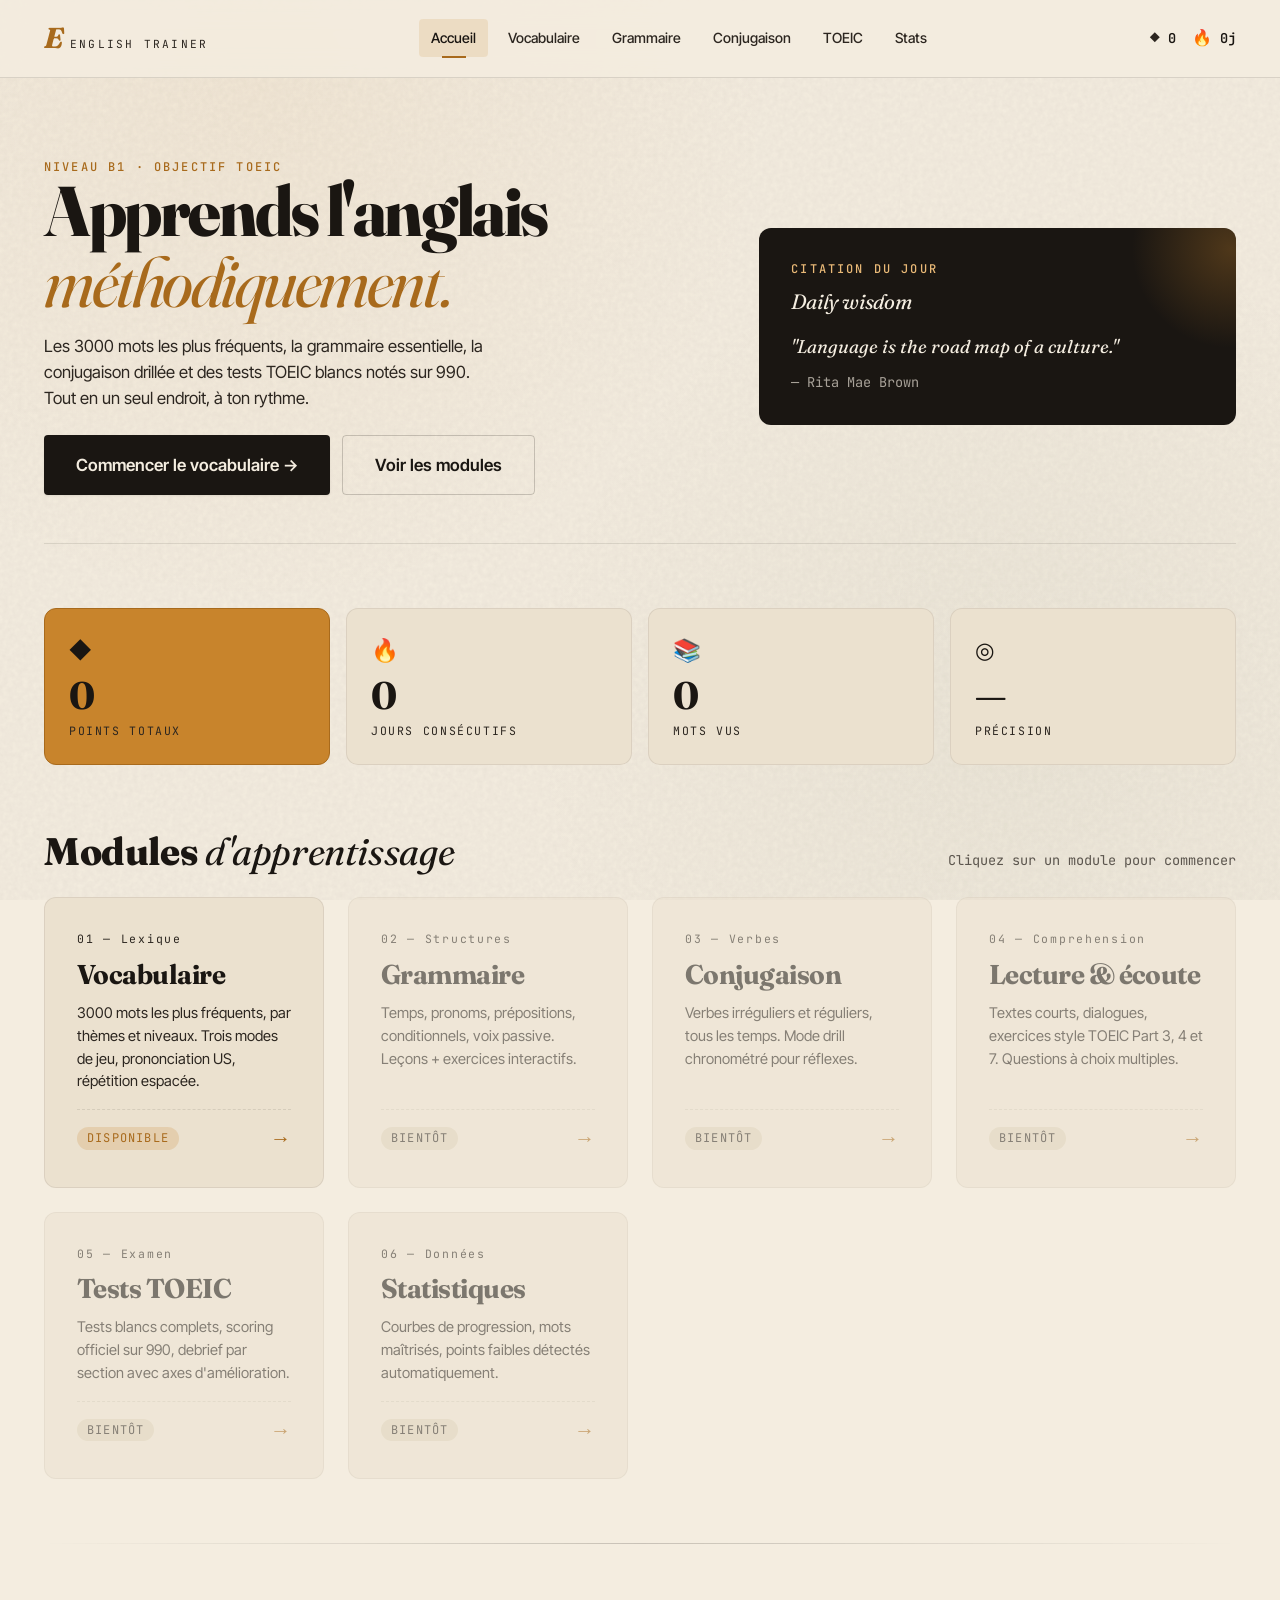
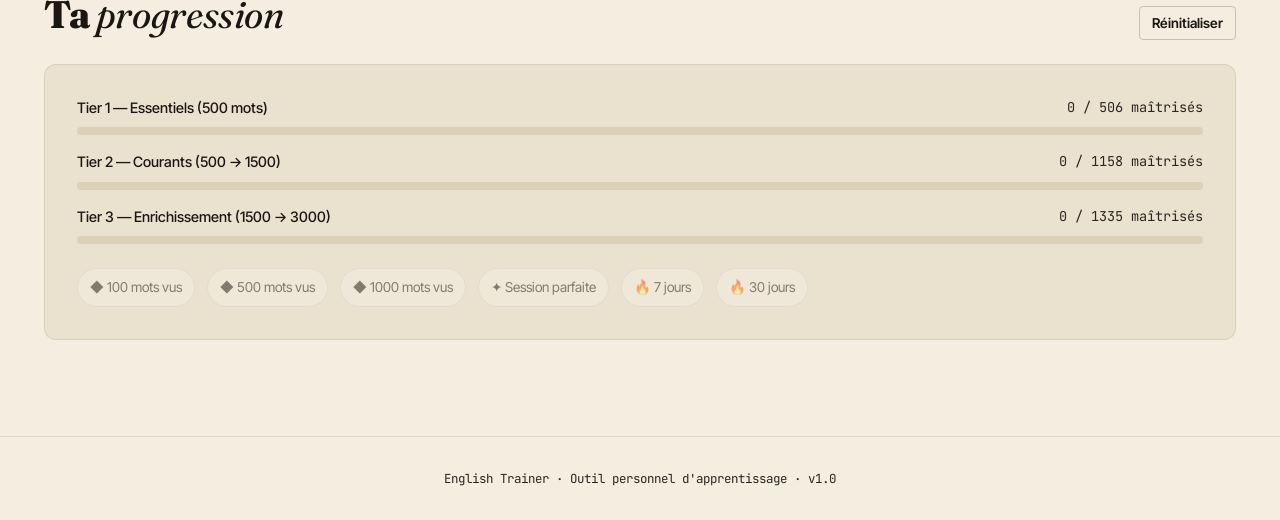
==== index.html @ 07bef75a "Vocabulaire" ====
<!DOCTYPE html>
<html lang="fr">
<head>
  <meta charset="UTF-8" />
  <meta name="viewport" content="width=device-width, initial-scale=1.0" />
  <title>English Trainer — Accueil</title>
  <link rel="stylesheet" href="styles/main.css" />
  <link rel="stylesheet" href="styles/home.css" />
</head>
<body>
  <div class="app">
    <div id="topbar-slot"></div>

    <main>
      <div class="container">

        <!-- HERO -->
        <section class="hero">
          <div class="anim-fade-up" style="animation-delay: 0.05s">
            <div class="eyebrow">Niveau B1 · Objectif TOEIC</div>
            <h1 class="hero-headline">
              Apprends l'anglais<br />
              <em>méthodiquement.</em>
            </h1>
            <p class="hero-sub">
              Les 3000 mots les plus fréquents, la grammaire essentielle,
              la conjugaison drillée et des tests TOEIC blancs notés sur 990.
              Tout en un seul endroit, à ton rythme.
            </p>
            <div class="hero-cta">
              <a href="vocabulary.html" class="btn btn-primary btn-lg">
                Commencer le vocabulaire →
              </a>
              <a href="#modules" class="btn btn-ghost btn-lg">Voir les modules</a>
            </div>
          </div>

          <div class="hero-card anim-fade-up" style="animation-delay: 0.2s">
            <div class="eyebrow">Citation du jour</div>
            <h3>Daily wisdom</h3>
            <p class="daily-quote" id="daily-quote">"The limits of my language mean the limits of my world."</p>
            <p class="daily-trans" id="daily-trans">— Ludwig Wittgenstein</p>
          </div>
        </section>

        <!-- STATS -->
        <section class="stats-grid anim-fade-up" style="animation-delay: 0.3s">
          <div class="stat-card accent">
            <div class="stat-icon">◆</div>
            <div class="stat-value" id="stat-points">0</div>
            <div class="stat-label">Points totaux</div>
          </div>
          <div class="stat-card">
            <div class="stat-icon">🔥</div>
            <div class="stat-value" id="stat-streak">0</div>
            <div class="stat-label">Jours consécutifs</div>
          </div>
          <div class="stat-card">
            <div class="stat-icon">📚</div>
            <div class="stat-value" id="stat-vocab">0</div>
            <div class="stat-label">Mots vus</div>
          </div>
          <div class="stat-card">
            <div class="stat-icon">◎</div>
            <div class="stat-value" id="stat-accuracy">—</div>
            <div class="stat-label">Précision</div>
          </div>
        </section>

        <!-- MODULES -->
        <section id="modules">
          <div class="section-head">
            <h2><strong>Modules</strong> d'apprentissage</h2>
            <span class="muted mono" style="font-size: 0.85rem">Cliquez sur un module pour commencer</span>
          </div>

          <div class="modules-grid">

            <a href="vocabulary.html" class="module-card">
              <div class="module-num">01 — Lexique</div>
              <h3 class="module-title">Vocabulaire</h3>
              <p class="module-desc">3000 mots les plus fréquents, par thèmes et niveaux. Trois modes de jeu, prononciation US, répétition espacée.</p>
              <div class="module-foot">
                <span><span class="pill pill-amber">Disponible</span></span>
                <span class="module-arrow">→</span>
              </div>
            </a>

            <a href="#" class="module-card disabled" onclick="return false">
              <div class="module-num">02 — Structures</div>
              <h3 class="module-title">Grammaire</h3>
              <p class="module-desc">Temps, pronoms, prépositions, conditionnels, voix passive. Leçons + exercices interactifs.</p>
              <div class="module-foot">
                <span><span class="pill">Bientôt</span></span>
                <span class="module-arrow">→</span>
              </div>
            </a>

            <a href="#" class="module-card disabled" onclick="return false">
              <div class="module-num">03 — Verbes</div>
              <h3 class="module-title">Conjugaison</h3>
              <p class="module-desc">Verbes irréguliers et réguliers, tous les temps. Mode drill chronométré pour réflexes.</p>
              <div class="module-foot">
                <span><span class="pill">Bientôt</span></span>
                <span class="module-arrow">→</span>
              </div>
            </a>

            <a href="#" class="module-card disabled" onclick="return false">
              <div class="module-num">04 — Comprehension</div>
              <h3 class="module-title">Lecture & écoute</h3>
              <p class="module-desc">Textes courts, dialogues, exercices style TOEIC Part 3, 4 et 7. Questions à choix multiples.</p>
              <div class="module-foot">
                <span><span class="pill">Bientôt</span></span>
                <span class="module-arrow">→</span>
              </div>
            </a>

            <a href="#" class="module-card disabled" onclick="return false">
              <div class="module-num">05 — Examen</div>
              <h3 class="module-title">Tests TOEIC</h3>
              <p class="module-desc">Tests blancs complets, scoring officiel sur 990, debrief par section avec axes d'amélioration.</p>
              <div class="module-foot">
                <span><span class="pill">Bientôt</span></span>
                <span class="module-arrow">→</span>
              </div>
            </a>

            <a href="#" class="module-card disabled" onclick="return false">
              <div class="module-num">06 — Données</div>
              <h3 class="module-title">Statistiques</h3>
              <p class="module-desc">Courbes de progression, mots maîtrisés, points faibles détectés automatiquement.</p>
              <div class="module-foot">
                <span><span class="pill">Bientôt</span></span>
                <span class="module-arrow">→</span>
              </div>
            </a>

          </div>
        </section>

        <div class="divider"></div>

        <!-- PROGRESSION -->
        <section>
          <div class="section-head">
            <h2><strong>Ta</strong> progression</h2>
            <button id="reset-btn" class="btn btn-ghost btn-sm">Réinitialiser</button>
          </div>

          <div class="progress-block">
            <div class="progress-bars">
              <div class="pbar-item">
                <span class="pbar-label">Tier 1 — Essentiels (500 mots)</span>
                <span class="pbar-num" id="pbar-1-num">0 / 0</span>
                <div class="pbar-track"><div class="pbar-fill" id="pbar-1"></div></div>
              </div>
              <div class="pbar-item">
                <span class="pbar-label">Tier 2 — Courants (500 → 1500)</span>
                <span class="pbar-num" id="pbar-2-num">0 / 0</span>
                <div class="pbar-track"><div class="pbar-fill" id="pbar-2"></div></div>
              </div>
              <div class="pbar-item">
                <span class="pbar-label">Tier 3 — Enrichissement (1500 → 3000)</span>
                <span class="pbar-num" id="pbar-3-num">0 / 0</span>
                <div class="pbar-track"><div class="pbar-fill" id="pbar-3"></div></div>
              </div>
            </div>

            <div class="badges-row" id="badges-row"></div>
          </div>
        </section>

      </div>
    </main>

    <div id="footer-slot"></div>
  </div>

  <!-- Scripts -->
  <script src="data/vocab.js"></script>
  <script src="scripts/storage.js"></script>
  <script src="scripts/shared.js"></script>
  <script>
    // Init
    Storage.load();
    Shared.renderTopbar('home');
    Shared.renderFooter();

    // Stats
    const st = Storage.state;
    document.getElementById('stat-points').textContent = Shared.formatNum(st.points);
    document.getElementById('stat-streak').textContent = st.streak.current;
    document.getElementById('stat-vocab').textContent = Object.keys(st.vocab.cards).length;
    const acc = st.totals.answersGiven
      ? Math.round((st.totals.answersCorrect / st.totals.answersGiven) * 100) + '%'
      : '—';
    document.getElementById('stat-accuracy').textContent = acc;

    // Progress bars
    function bar(tier) {
      const ids = VOCAB.filter(w => w.tier === tier).map(w => w.id);
      const s = Storage.getMasteryStats(ids);
      const pct = s.total ? Math.round((s.mastered / s.total) * 100) : 0;
      document.getElementById('pbar-' + tier).style.width = pct + '%';
      document.getElementById('pbar-' + tier + '-num').textContent =
        s.mastered + ' / ' + s.total + ' maîtrisés';
    }
    bar(1); bar(2); bar(3);

    // Badges
    const ALL_BADGES = [
      { id: 'vocab-100', label: '◆ 100 mots vus' },
      { id: 'vocab-500', label: '◆ 500 mots vus' },
      { id: 'vocab-1000', label: '◆ 1000 mots vus' },
      { id: 'perfect-session', label: '✦ Session parfaite' },
      { id: 'streak-7', label: '🔥 7 jours' },
      { id: 'streak-30', label: '🔥 30 jours' },
    ];
    const badgesRow = document.getElementById('badges-row');
    badgesRow.innerHTML = ALL_BADGES.map(b => {
      const earned = Storage.hasBadge(b.id);
      return `<span class="badge ${earned ? 'earned' : 'locked'}">${b.label}</span>`;
    }).join('');

    // Daily quote rotation
    const QUOTES = [
      { en: '"The limits of my language mean the limits of my world."', src: '— Ludwig Wittgenstein' },
      { en: '"A different language is a different vision of life."', src: '— Federico Fellini' },
      { en: '"One language sets you in a corridor for life. Two languages open every door along the way."', src: '— Frank Smith' },
      { en: '"Learning another language is not only learning different words, but another way to think about things."', src: '— Flora Lewis' },
      { en: '"The man who does not read has no advantage over the man who cannot read."', src: '— Mark Twain' },
      { en: '"You can never understand one language until you understand at least two."', src: '— Geoffrey Willans' },
      { en: '"Language is the road map of a culture."', src: '— Rita Mae Brown' },
    ];
    const idx = new Date().getDate() % QUOTES.length;
    document.getElementById('daily-quote').textContent = QUOTES[idx].en;
    document.getElementById('daily-trans').textContent = QUOTES[idx].src;

    // Reset
    document.getElementById('reset-btn').addEventListener('click', () => {
      if (confirm('Réinitialiser toute ta progression ? Cette action est définitive.')) {
        Storage.reset();
        location.reload();
      }
    });
  </script>
</body>
</html>
---- styles/main.css ----
/* ============================================================
   ENGLISH TRAINER — Editorial Academic theme
   ============================================================ */

@import url('https://fonts.googleapis.com/css2?family=Fraunces:opsz,wght@9..144,300;9..144,400;9..144,600;9..144,800;9..144,900&family=JetBrains+Mono:wght@400;500;600&family=Inter+Tight:wght@400;500;600;700&display=swap');

:root {
  /* Palette — encre profonde, crème, ambre, vert académique */
  --ink: #1a1612;
  --ink-soft: #2c2620;
  --paper: #f4ede0;
  --paper-warm: #ebe1cf;
  --paper-deep: #ddd0b8;
  --amber: #c8842c;
  --amber-deep: #a86a1c;
  --amber-light: #e9b977;
  --moss: #4a5d3a;
  --moss-deep: #2f3d24;
  --burgundy: #7a2e2e;
  --rose: #c97264;
  --success: #4a7c4e;
  --warning: #c8842c;
  --error: #a83838;

  /* Typo */
  --serif: 'Fraunces', Georgia, serif;
  --sans: 'Inter Tight', system-ui, sans-serif;
  --mono: 'JetBrains Mono', monospace;

  /* Espace */
  --s-1: 4px;
  --s-2: 8px;
  --s-3: 12px;
  --s-4: 16px;
  --s-5: 24px;
  --s-6: 32px;
  --s-7: 48px;
  --s-8: 64px;
  --s-9: 96px;

  /* Layout */
  --max-w: 1240px;
  --radius: 4px;
  --radius-lg: 12px;

  /* Ombres */
  --shadow-sm: 0 1px 2px rgba(26, 22, 18, 0.08);
  --shadow: 0 4px 12px rgba(26, 22, 18, 0.10);
  --shadow-lg: 0 12px 32px rgba(26, 22, 18, 0.14);
}

* {
  box-sizing: border-box;
  margin: 0;
  padding: 0;
}

html { scroll-behavior: smooth; }

body {
  font-family: var(--sans);
  background: var(--paper);
  color: var(--ink);
  line-height: 1.55;
  min-height: 100vh;
  background-image:
    radial-gradient(circle at 20% 10%, rgba(200, 132, 44, 0.06) 0%, transparent 40%),
    radial-gradient(circle at 80% 80%, rgba(74, 93, 58, 0.05) 0%, transparent 40%);
  background-attachment: fixed;
}

/* Grain texture overlay subtil */
body::before {
  content: '';
  position: fixed;
  inset: 0;
  pointer-events: none;
  opacity: 0.4;
  z-index: 1;
  background-image: url("data:image/svg+xml,%3Csvg viewBox='0 0 200 200' xmlns='http://www.w3.org/2000/svg'%3E%3Cfilter id='n'%3E%3CfeTurbulence type='fractalNoise' baseFrequency='0.9' numOctaves='2' stitchTiles='stitch'/%3E%3CfeColorMatrix values='0 0 0 0 0.1 0 0 0 0 0.08 0 0 0 0 0.06 0 0 0 0.15 0'/%3E%3C/filter%3E%3Crect width='100%25' height='100%25' filter='url(%23n)'/%3E%3C/svg%3E");
}

/* ===== Typographie ===== */

h1, h2, h3, h4 {
  font-family: var(--serif);
  font-weight: 600;
  letter-spacing: -0.01em;
  color: var(--ink);
}

h1 {
  font-size: clamp(2.4rem, 5vw, 3.8rem);
  font-weight: 800;
  font-variation-settings: 'opsz' 144;
  line-height: 1.05;
  letter-spacing: -0.03em;
}

h2 {
  font-size: clamp(1.6rem, 3vw, 2.4rem);
  font-variation-settings: 'opsz' 60;
  line-height: 1.15;
}

h3 {
  font-size: 1.3rem;
  font-variation-settings: 'opsz' 30;
}

.serif { font-family: var(--serif); }
.mono { font-family: var(--mono); }

.eyebrow {
  font-family: var(--mono);
  font-size: 0.75rem;
  text-transform: uppercase;
  letter-spacing: 0.18em;
  color: var(--amber-deep);
  font-weight: 500;
}

/* ===== Layout ===== */

.app {
  position: relative;
  z-index: 2;
  min-height: 100vh;
  display: flex;
  flex-direction: column;
}

.container {
  width: 100%;
  max-width: var(--max-w);
  margin: 0 auto;
  padding: 0 var(--s-5);
}

/* ===== Top bar ===== */

.topbar {
  border-bottom: 1px solid rgba(26, 22, 18, 0.12);
  background: rgba(244, 237, 224, 0.85);
  backdrop-filter: blur(12px);
  position: sticky;
  top: 0;
  z-index: 100;
}

.topbar-inner {
  display: flex;
  align-items: center;
  justify-content: space-between;
  padding: var(--s-4) var(--s-5);
  max-width: var(--max-w);
  margin: 0 auto;
  gap: var(--s-5);
}

.logo {
  display: flex;
  align-items: baseline;
  gap: var(--s-2);
  text-decoration: none;
  color: var(--ink);
}

.logo-mark {
  font-family: var(--serif);
  font-size: 1.8rem;
  font-weight: 800;
  font-style: italic;
  letter-spacing: -0.04em;
  color: var(--amber-deep);
}

.logo-text {
  font-family: var(--mono);
  font-size: 0.7rem;
  text-transform: uppercase;
  letter-spacing: 0.2em;
  color: var(--ink-soft);
}

.nav {
  display: flex;
  gap: var(--s-2);
  flex-wrap: wrap;
}

.nav a {
  text-decoration: none;
  color: var(--ink-soft);
  font-size: 0.88rem;
  font-weight: 500;
  padding: var(--s-2) var(--s-3);
  border-radius: var(--radius);
  transition: all 0.2s ease;
  position: relative;
}

.nav a:hover { color: var(--ink); background: rgba(26, 22, 18, 0.04); }
.nav a.active {
  color: var(--ink);
  background: rgba(200, 132, 44, 0.15);
}
.nav a.active::after {
  content: '';
  position: absolute;
  bottom: -1px;
  left: 50%;
  transform: translateX(-50%);
  width: 24px;
  height: 2px;
  background: var(--amber-deep);
}

.user-stats {
  display: flex;
  gap: var(--s-4);
  align-items: center;
}

.user-stat {
  display: flex;
  align-items: center;
  gap: var(--s-2);
  font-family: var(--mono);
  font-size: 0.85rem;
  color: var(--ink-soft);
}

.user-stat-icon { font-size: 1rem; }
.user-stat-val { color: var(--ink); font-weight: 600; }

/* ===== Main ===== */

main {
  flex: 1;
  padding: var(--s-7) 0 var(--s-9);
}

/* ===== Boutons ===== */

.btn {
  display: inline-flex;
  align-items: center;
  justify-content: center;
  gap: var(--s-2);
  padding: var(--s-3) var(--s-5);
  font-family: var(--sans);
  font-size: 0.95rem;
  font-weight: 600;
  border: none;
  border-radius: var(--radius);
  cursor: pointer;
  text-decoration: none;
  transition: all 0.2s ease;
  position: relative;
}

.btn-primary {
  background: var(--ink);
  color: var(--paper);
  box-shadow: var(--shadow-sm);
}
.btn-primary:hover { background: var(--ink-soft); transform: translateY(-1px); box-shadow: var(--shadow); }

.btn-amber {
  background: var(--amber);
  color: var(--ink);
  box-shadow: var(--shadow-sm);
}
.btn-amber:hover { background: var(--amber-deep); color: var(--paper); transform: translateY(-1px); }

.btn-ghost {
  background: transparent;
  color: var(--ink);
  border: 1px solid rgba(26, 22, 18, 0.2);
}
.btn-ghost:hover { background: rgba(26, 22, 18, 0.04); border-color: var(--ink); }

.btn-sm { padding: var(--s-2) var(--s-3); font-size: 0.85rem; }
.btn-lg { padding: var(--s-4) var(--s-6); font-size: 1.05rem; }

/* ===== Cartes ===== */

.card {
  background: var(--paper-warm);
  border: 1px solid rgba(26, 22, 18, 0.08);
  border-radius: var(--radius-lg);
  padding: var(--s-6);
  transition: all 0.3s ease;
}

.card-link {
  text-decoration: none;
  color: inherit;
  display: block;
}

.card-link:hover {
  transform: translateY(-3px);
  box-shadow: var(--shadow-lg);
  border-color: var(--amber);
}

/* ===== Utilitaires ===== */

.divider {
  height: 1px;
  background: linear-gradient(to right, transparent, rgba(26, 22, 18, 0.2), transparent);
  margin: var(--s-7) 0;
}

.muted { color: var(--ink-soft); opacity: 0.75; }

.pill {
  display: inline-block;
  padding: 2px 10px;
  background: var(--paper-deep);
  border-radius: 999px;
  font-size: 0.75rem;
  font-family: var(--mono);
  text-transform: uppercase;
  letter-spacing: 0.1em;
  color: var(--ink-soft);
}
.pill-amber { background: rgba(200, 132, 44, 0.2); color: var(--amber-deep); }
.pill-moss { background: rgba(74, 93, 58, 0.15); color: var(--moss-deep); }
.pill-burgundy { background: rgba(122, 46, 46, 0.12); color: var(--burgundy); }

/* ===== Footer ===== */

.footer {
  border-top: 1px solid rgba(26, 22, 18, 0.1);
  padding: var(--s-6) 0;
  margin-top: auto;
  font-family: var(--mono);
  font-size: 0.78rem;
  color: var(--ink-soft);
  text-align: center;
}

/* ===== Animations ===== */

@keyframes fade-up {
  from { opacity: 0; transform: translateY(20px); }
  to { opacity: 1; transform: translateY(0); }
}
@keyframes fade-in {
  from { opacity: 0; }
  to { opacity: 1; }
}
@keyframes pop {
  0% { transform: scale(1); }
  50% { transform: scale(1.08); }
  100% { transform: scale(1); }
}
@keyframes shake {
  0%, 100% { transform: translateX(0); }
  25% { transform: translateX(-6px); }
  75% { transform: translateX(6px); }
}
@keyframes pulse-amber {
  0%, 100% { box-shadow: 0 0 0 0 rgba(200, 132, 44, 0.5); }
  50% { box-shadow: 0 0 0 12px rgba(200, 132, 44, 0); }
}

.anim-fade-up { animation: fade-up 0.6s ease backwards; }

/* ===== Responsive ===== */

@media (max-width: 760px) {
  .topbar-inner { flex-wrap: wrap; gap: var(--s-3); }
  .user-stats { gap: var(--s-3); font-size: 0.8rem; }
  .nav { order: 3; width: 100%; justify-content: flex-start; overflow-x: auto; }
  .container { padding: 0 var(--s-4); }
  main { padding: var(--s-5) 0 var(--s-7); }
}
---- styles/home.css ----
/* ============================================================
   HOME / DASHBOARD
   ============================================================ */

.hero {
  display: grid;
  grid-template-columns: 1.4fr 1fr;
  gap: var(--s-7);
  align-items: center;
  margin-bottom: var(--s-8);
  padding: var(--s-6) 0 var(--s-7);
  border-bottom: 1px solid rgba(26, 22, 18, 0.1);
}

.hero-headline {
  font-family: var(--serif);
  font-weight: 800;
  font-variation-settings: 'opsz' 144;
  font-size: clamp(2.4rem, 5.5vw, 4.4rem);
  letter-spacing: -0.035em;
  line-height: 1;
  margin-bottom: var(--s-4);
}

.hero-headline em {
  font-style: italic;
  color: var(--amber-deep);
  font-weight: 400;
}

.hero-sub {
  font-size: 1.05rem;
  color: var(--ink-soft);
  max-width: 460px;
  margin-bottom: var(--s-5);
}

.hero-cta {
  display: flex;
  gap: var(--s-3);
  flex-wrap: wrap;
}

.hero-card {
  background: var(--ink);
  color: var(--paper);
  padding: var(--s-6);
  border-radius: var(--radius-lg);
  position: relative;
  overflow: hidden;
}

.hero-card::before {
  content: '';
  position: absolute;
  top: -40%;
  right: -20%;
  width: 200px;
  height: 200px;
  border-radius: 50%;
  background: radial-gradient(circle, rgba(200, 132, 44, 0.3), transparent 70%);
  pointer-events: none;
}

.hero-card h3 {
  color: var(--paper);
  font-style: italic;
  font-weight: 400;
  margin-bottom: var(--s-4);
}

.hero-card .eyebrow { color: var(--amber-light); margin-bottom: var(--s-2); }

.daily-quote {
  font-family: var(--serif);
  font-style: italic;
  font-size: 1.15rem;
  line-height: 1.4;
  color: var(--paper);
  margin-bottom: var(--s-3);
}

.daily-trans {
  font-family: var(--mono);
  font-size: 0.85rem;
  color: rgba(244, 237, 224, 0.65);
}

/* ----- Stats row ----- */

.stats-grid {
  display: grid;
  grid-template-columns: repeat(auto-fit, minmax(180px, 1fr));
  gap: var(--s-4);
  margin-bottom: var(--s-8);
}

.stat-card {
  background: var(--paper-warm);
  border: 1px solid rgba(26, 22, 18, 0.08);
  border-radius: var(--radius-lg);
  padding: var(--s-5);
  position: relative;
}

.stat-icon {
  font-size: 1.4rem;
  margin-bottom: var(--s-2);
}

.stat-value {
  font-family: var(--serif);
  font-weight: 700;
  font-size: 2.4rem;
  font-variation-settings: 'opsz' 60;
  color: var(--ink);
  line-height: 1;
  margin-bottom: var(--s-2);
}

.stat-label {
  font-family: var(--mono);
  font-size: 0.72rem;
  text-transform: uppercase;
  letter-spacing: 0.14em;
  color: var(--ink-soft);
}

.stat-card.accent {
  background: var(--amber);
  border-color: var(--amber-deep);
}
.stat-card.accent .stat-value { color: var(--ink); }

/* ----- Modules grid ----- */

.section-head {
  display: flex;
  align-items: baseline;
  justify-content: space-between;
  margin-bottom: var(--s-5);
  flex-wrap: wrap;
  gap: var(--s-3);
}

.section-head h2 {
  font-style: italic;
  font-weight: 400;
}
.section-head h2 strong {
  font-style: normal;
  font-weight: 800;
}

.modules-grid {
  display: grid;
  grid-template-columns: repeat(auto-fit, minmax(280px, 1fr));
  gap: var(--s-5);
  margin-bottom: var(--s-8);
}

.module-card {
  background: var(--paper-warm);
  border: 1px solid rgba(26, 22, 18, 0.08);
  border-radius: var(--radius-lg);
  padding: var(--s-6);
  text-decoration: none;
  color: inherit;
  transition: all 0.3s ease;
  position: relative;
  overflow: hidden;
  display: flex;
  flex-direction: column;
  min-height: 240px;
}

.module-card::after {
  content: '';
  position: absolute;
  bottom: 0;
  left: 0;
  height: 3px;
  width: 0;
  background: var(--amber);
  transition: width 0.4s ease;
}

.module-card:hover {
  transform: translateY(-4px);
  box-shadow: var(--shadow-lg);
}
.module-card:hover::after { width: 100%; }

.module-card.disabled {
  opacity: 0.55;
  cursor: not-allowed;
}
.module-card.disabled:hover { transform: none; box-shadow: none; }
.module-card.disabled:hover::after { width: 0; }

.module-num {
  font-family: var(--mono);
  font-size: 0.72rem;
  color: var(--ink-soft);
  letter-spacing: 0.15em;
  margin-bottom: var(--s-3);
}

.module-title {
  font-family: var(--serif);
  font-weight: 700;
  font-variation-settings: 'opsz' 60;
  font-size: 1.7rem;
  letter-spacing: -0.02em;
  line-height: 1.1;
  margin-bottom: var(--s-3);
}

.module-desc {
  font-size: 0.92rem;
  color: var(--ink-soft);
  flex: 1;
  margin-bottom: var(--s-4);
}

.module-foot {
  display: flex;
  justify-content: space-between;
  align-items: center;
  font-family: var(--mono);
  font-size: 0.78rem;
  color: var(--ink-soft);
  padding-top: var(--s-3);
  border-top: 1px dashed rgba(26, 22, 18, 0.1);
}

.module-arrow {
  font-family: var(--serif);
  font-size: 1.3rem;
  color: var(--amber-deep);
  transition: transform 0.3s ease;
}
.module-card:hover .module-arrow { transform: translateX(4px); }

/* ----- Progress section ----- */

.progress-block {
  background: var(--paper-warm);
  border-radius: var(--radius-lg);
  padding: var(--s-6);
  border: 1px solid rgba(26, 22, 18, 0.08);
}

.progress-bars {
  display: flex;
  flex-direction: column;
  gap: var(--s-4);
}

.pbar-item {
  display: grid;
  grid-template-columns: 1fr auto;
  gap: var(--s-2);
}

.pbar-label {
  font-family: var(--sans);
  font-size: 0.9rem;
  font-weight: 500;
}

.pbar-num {
  font-family: var(--mono);
  font-size: 0.85rem;
  color: var(--ink-soft);
}

.pbar-track {
  grid-column: 1 / -1;
  height: 8px;
  background: var(--paper-deep);
  border-radius: 999px;
  overflow: hidden;
}

.pbar-fill {
  height: 100%;
  border-radius: 999px;
  background: linear-gradient(90deg, var(--amber), var(--amber-deep));
  transition: width 0.8s cubic-bezier(0.4, 0, 0.2, 1);
}

/* ----- Badges row ----- */

.badges-row {
  display: flex;
  flex-wrap: wrap;
  gap: var(--s-3);
  margin-top: var(--s-5);
}

.badge {
  display: inline-flex;
  align-items: center;
  gap: var(--s-2);
  padding: var(--s-2) var(--s-3);
  background: var(--paper);
  border: 1px solid rgba(26, 22, 18, 0.1);
  border-radius: 999px;
  font-size: 0.85rem;
}
.badge.earned {
  background: rgba(200, 132, 44, 0.15);
  border-color: var(--amber);
  color: var(--amber-deep);
  font-weight: 600;
}
.badge.locked { opacity: 0.5; }

@media (max-width: 760px) {
  .hero { grid-template-columns: 1fr; gap: var(--s-5); }
}
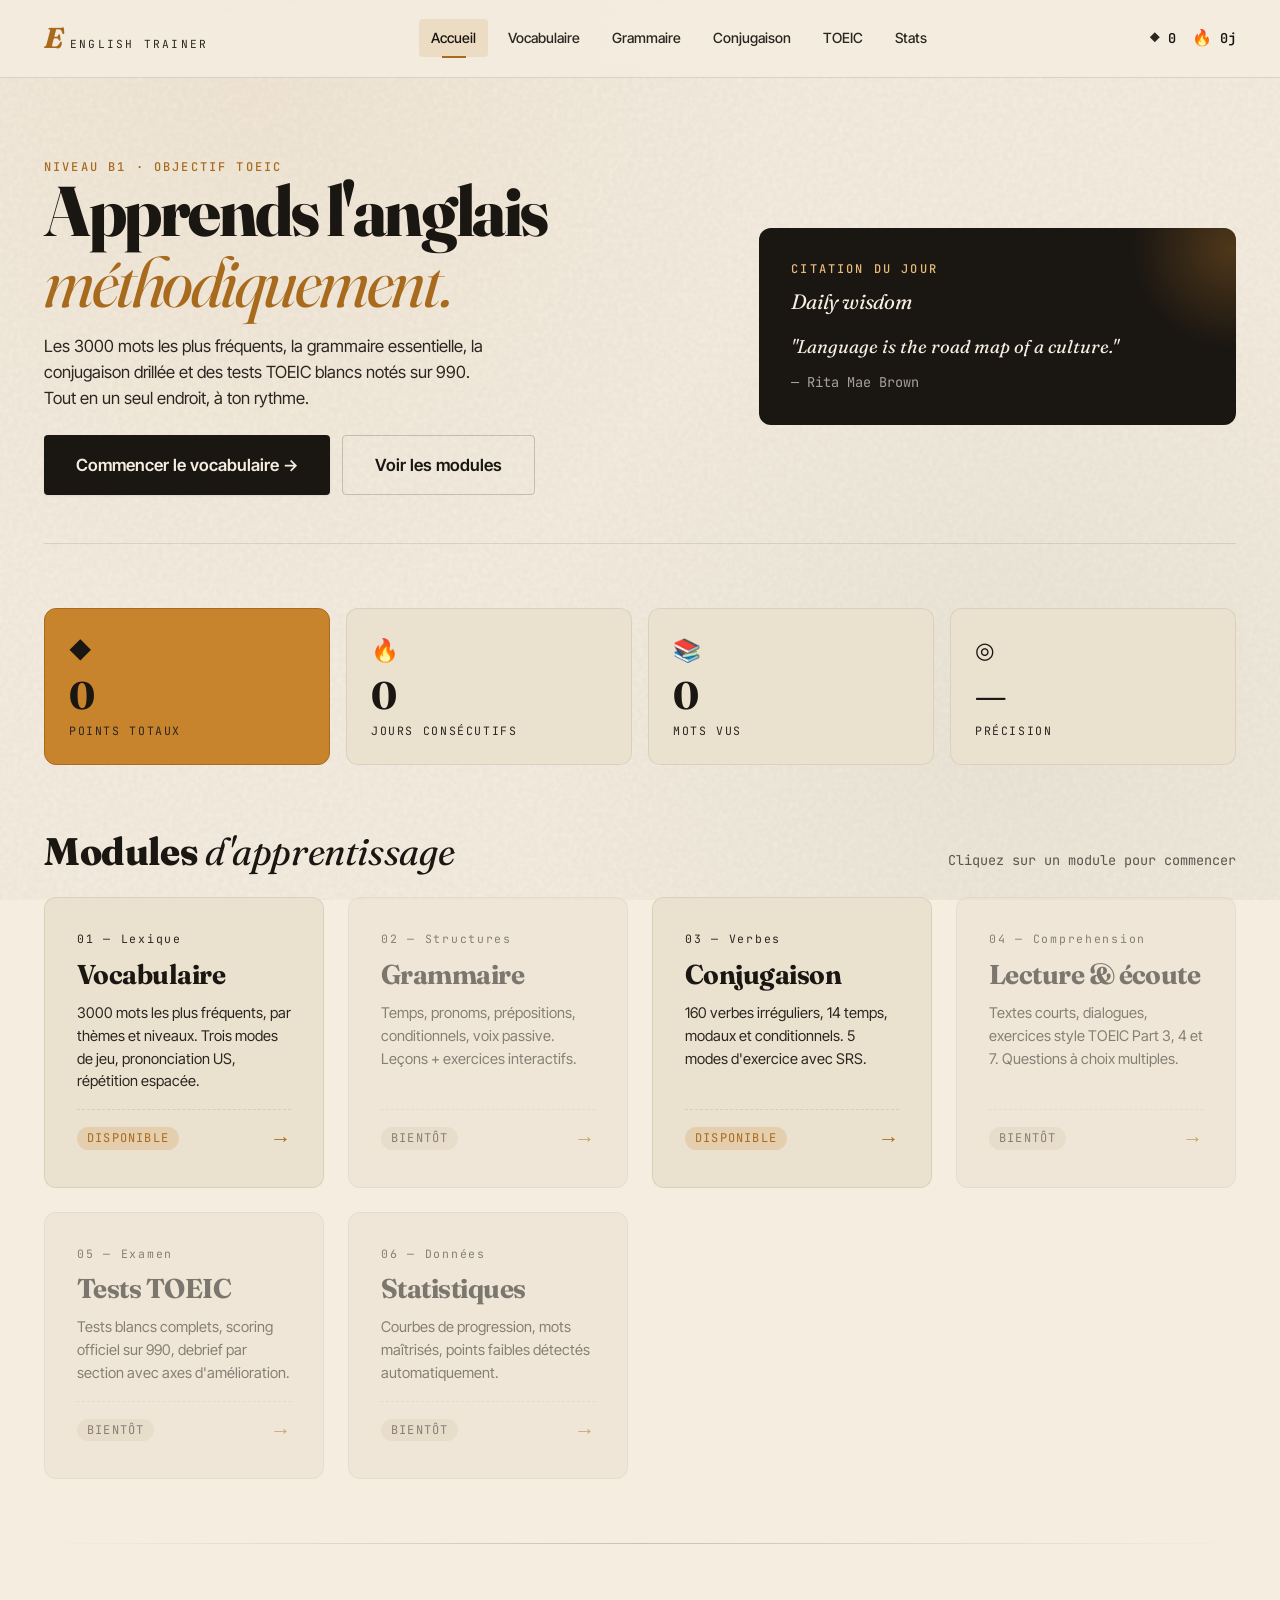
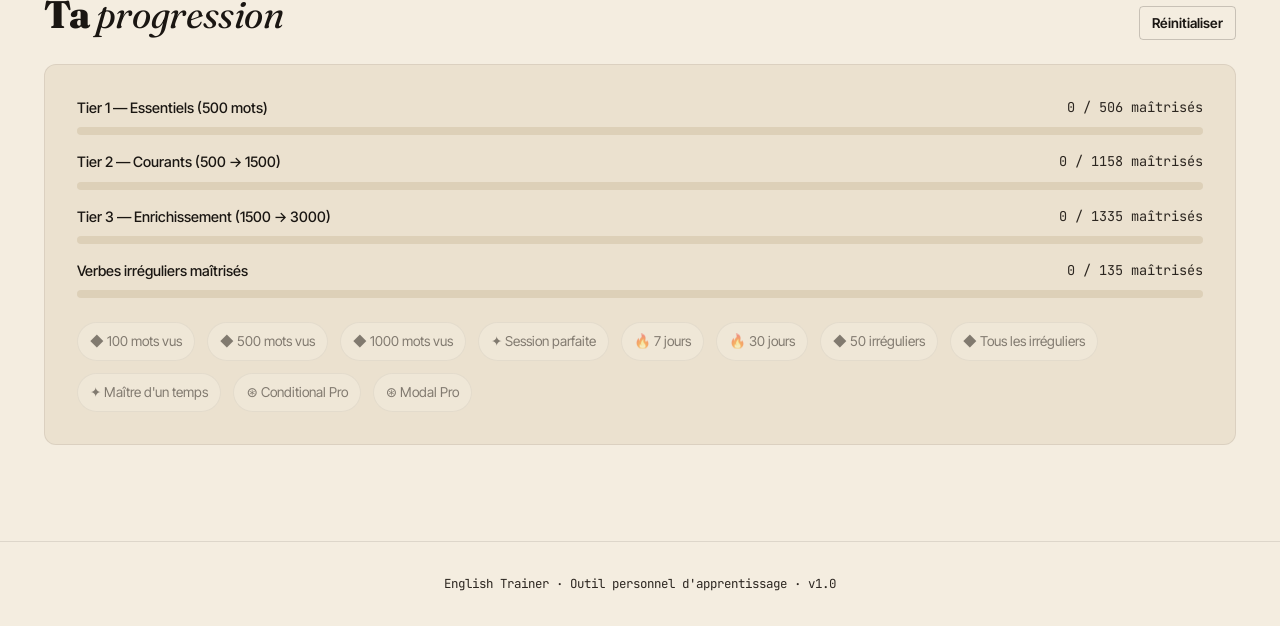
==== commit 58fcf1e7: "conjugaison" ====
--- a/index.html
+++ b/index.html
@@ -96,12 +96,12 @@
               </div>
             </a>
 
-            <a href="#" class="module-card disabled" onclick="return false">
+            <a href="conjugation.html" class="module-card">
               <div class="module-num">03 — Verbes</div>
               <h3 class="module-title">Conjugaison</h3>
-              <p class="module-desc">Verbes irréguliers et réguliers, tous les temps. Mode drill chronométré pour réflexes.</p>
-              <div class="module-foot">
-                <span><span class="pill">Bientôt</span></span>
+              <p class="module-desc">160 verbes irréguliers, 14 temps, modaux et conditionnels. 5 modes d'exercice avec SRS.</p>
+              <div class="module-foot">
+                <span><span class="pill pill-amber">Disponible</span></span>
                 <span class="module-arrow">→</span>
               </div>
             </a>
@@ -165,6 +165,11 @@
                 <span class="pbar-num" id="pbar-3-num">0 / 0</span>
                 <div class="pbar-track"><div class="pbar-fill" id="pbar-3"></div></div>
               </div>
+              <div class="pbar-item">
+                <span class="pbar-label">Verbes irréguliers maîtrisés</span>
+                <span class="pbar-num" id="pbar-irreg-num">0 / 0</span>
+                <div class="pbar-track"><div class="pbar-fill" id="pbar-irreg" style="background:var(--burgundy)"></div></div>
+              </div>
             </div>
 
             <div class="badges-row" id="badges-row"></div>
@@ -179,8 +184,10 @@
 
   <!-- Scripts -->
   <script src="data/vocab.js"></script>
+  <script src="data/conjugation.js"></script>
   <script src="scripts/storage.js"></script>
   <script src="scripts/shared.js"></script>
+  <script src="scripts/conj-engine.js"></script>
   <script>
     // Init
     Storage.load();
@@ -208,6 +215,14 @@
     }
     bar(1); bar(2); bar(3);
 
+    // Barre verbes irréguliers
+    if (typeof IRREGULAR_VERBS !== 'undefined' && typeof ConjEngine !== 'undefined') {
+      const irregStats = ConjEngine.getIrregularStats();
+      const pct = irregStats.total ? Math.round((irregStats.mastered / irregStats.total) * 100) : 0;
+      document.getElementById('pbar-irreg').style.width = pct + '%';
+      document.getElementById('pbar-irreg-num').textContent = irregStats.mastered + ' / ' + irregStats.total + ' maîtrisés';
+    }
+
     // Badges
     const ALL_BADGES = [
       { id: 'vocab-100', label: '◆ 100 mots vus' },
@@ -216,6 +231,11 @@
       { id: 'perfect-session', label: '✦ Session parfaite' },
       { id: 'streak-7', label: '🔥 7 jours' },
       { id: 'streak-30', label: '🔥 30 jours' },
+      { id: 'conj-irreg-50', label: '◆ 50 irréguliers' },
+      { id: 'conj-irreg-all', label: '◆ Tous les irréguliers' },
+      { id: 'conj-tense-master', label: '✦ Maître d\'un temps' },
+      { id: 'conditional-pro', label: '⊛ Conditional Pro' },
+      { id: 'modal-pro', label: '⊛ Modal Pro' },
     ];
     const badgesRow = document.getElementById('badges-row');
     badgesRow.innerHTML = ALL_BADGES.map(b => {
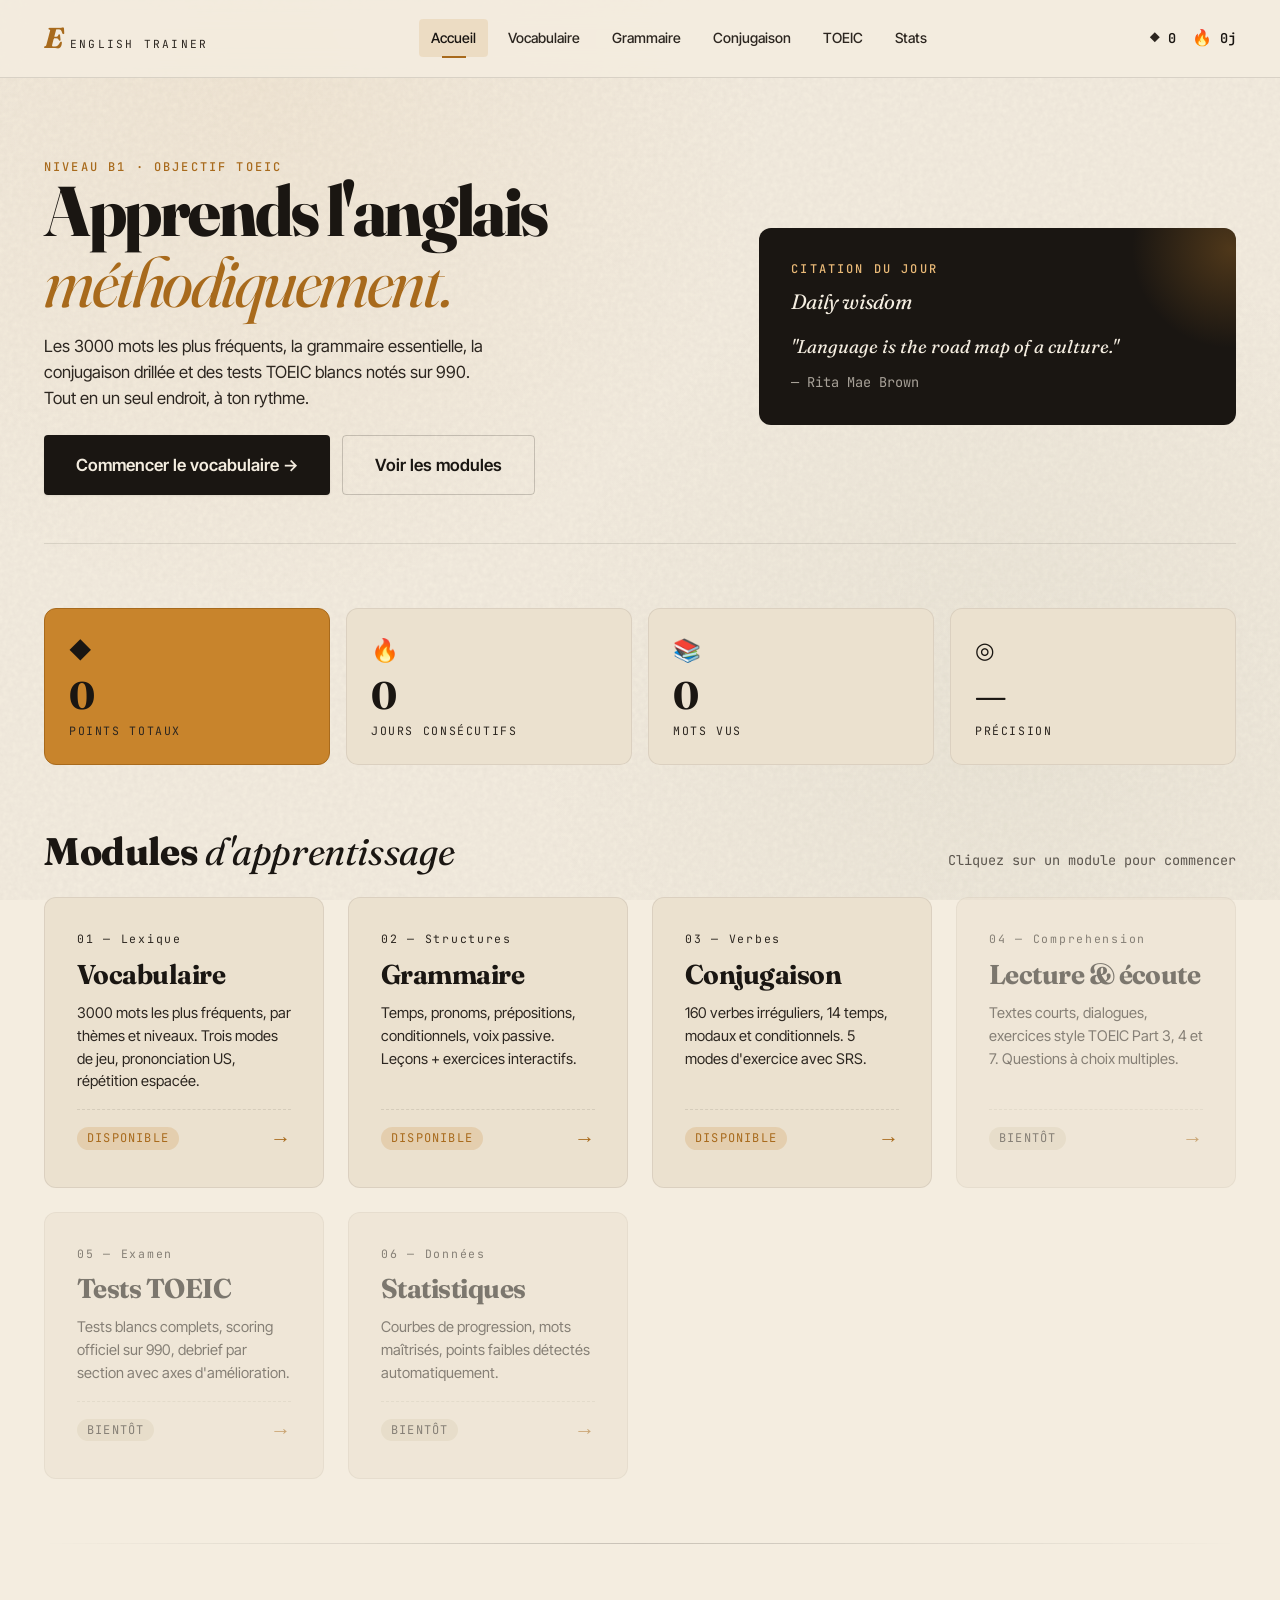
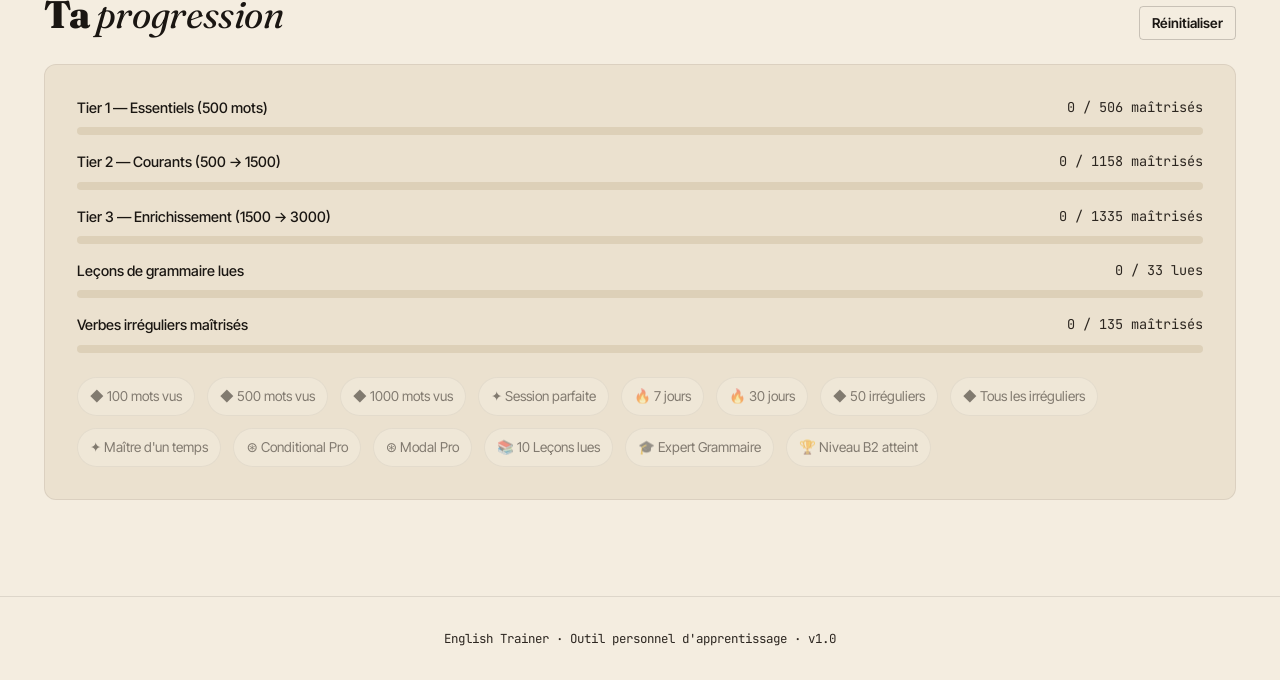
==== commit 22540876: "Grammar" ====
--- a/index.html
+++ b/index.html
@@ -86,12 +86,12 @@
               </div>
             </a>
 
-            <a href="#" class="module-card disabled" onclick="return false">
+            <a href="grammar.html" class="module-card">
               <div class="module-num">02 — Structures</div>
               <h3 class="module-title">Grammaire</h3>
               <p class="module-desc">Temps, pronoms, prépositions, conditionnels, voix passive. Leçons + exercices interactifs.</p>
               <div class="module-foot">
-                <span><span class="pill">Bientôt</span></span>
+                <span><span class="pill pill-amber">Disponible</span></span>
                 <span class="module-arrow">→</span>
               </div>
             </a>
@@ -164,6 +164,11 @@
                 <span class="pbar-label">Tier 3 — Enrichissement (1500 → 3000)</span>
                 <span class="pbar-num" id="pbar-3-num">0 / 0</span>
                 <div class="pbar-track"><div class="pbar-fill" id="pbar-3"></div></div>
+              </div>
+              <div class="pbar-item">
+                <span class="pbar-label">Leçons de grammaire lues</span>
+                <span class="pbar-num" id="pbar-grammar-num">0 / 33</span>
+                <div class="pbar-track"><div class="pbar-fill" id="pbar-grammar" style="background:var(--moss)"></div></div>
               </div>
               <div class="pbar-item">
                 <span class="pbar-label">Verbes irréguliers maîtrisés</span>
@@ -214,6 +219,11 @@
         s.mastered + ' / ' + s.total + ' maîtrisés';
     }
     bar(1); bar(2); bar(3);
+
+    // Barre grammaire
+    const readCount = st.grammar.lessonsRead.length;
+    document.getElementById('pbar-grammar').style.width = Math.round((readCount / 33) * 100) + '%';
+    document.getElementById('pbar-grammar-num').textContent = readCount + ' / 33 lues';
 
     // Barre verbes irréguliers
     if (typeof IRREGULAR_VERBS !== 'undefined' && typeof ConjEngine !== 'undefined') {
@@ -236,6 +246,9 @@
       { id: 'conj-tense-master', label: '✦ Maître d\'un temps' },
       { id: 'conditional-pro', label: '⊛ Conditional Pro' },
       { id: 'modal-pro', label: '⊛ Modal Pro' },
+      { id: 'grammar-lesson-10', label: '📚 10 Leçons lues' },
+      { id: 'grammar-lesson-all', label: '🎓 Expert Grammaire' },
+      { id: 'grammar-b2', label: '🏆 Niveau B2 atteint' },
     ];
     const badgesRow = document.getElementById('badges-row');
     badgesRow.innerHTML = ALL_BADGES.map(b => {
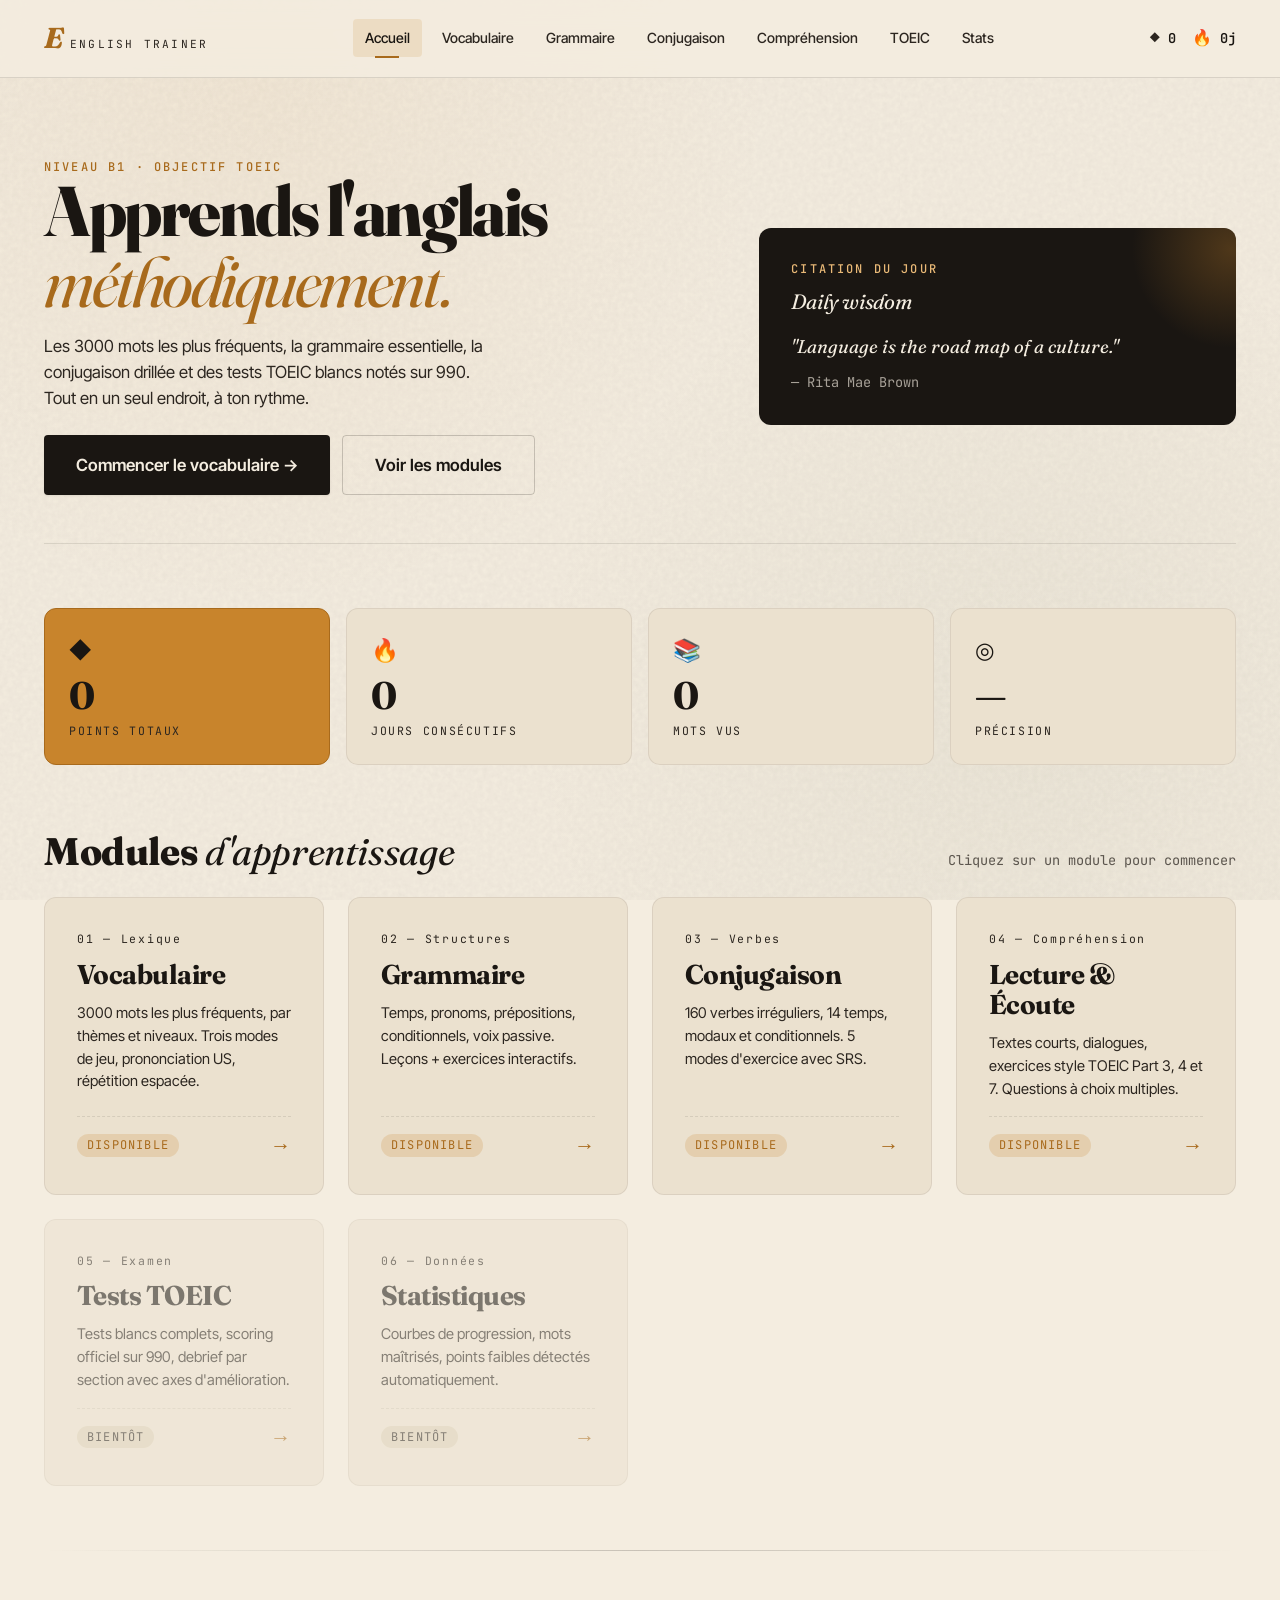
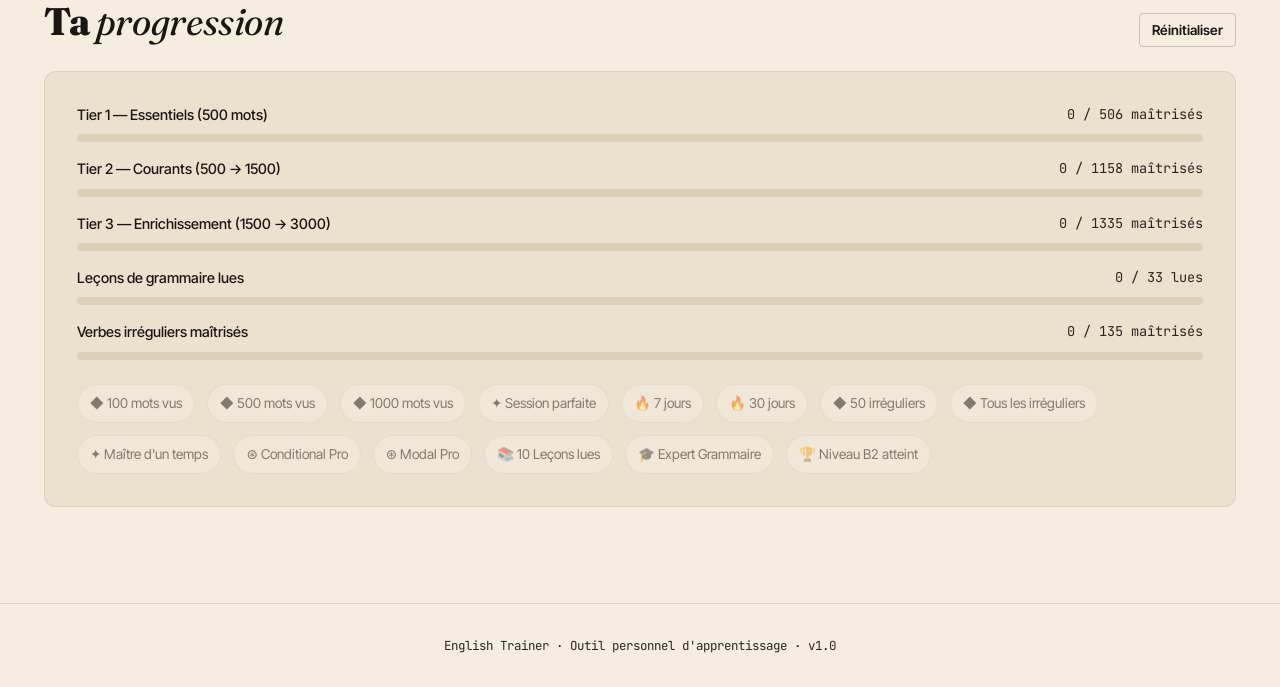
==== commit a06fdc8f: "Module 04 — Compréhension (Lecture & Écoute) - comprehension.html : page complète avec player audio " ====
--- a/index.html
+++ b/index.html
@@ -106,12 +106,12 @@
               </div>
             </a>
 
-            <a href="#" class="module-card disabled" onclick="return false">
-              <div class="module-num">04 — Comprehension</div>
-              <h3 class="module-title">Lecture & écoute</h3>
+            <a href="comprehension.html" class="module-card">
+              <div class="module-num">04 — Compréhension</div>
+              <h3 class="module-title">Lecture &amp; Écoute</h3>
               <p class="module-desc">Textes courts, dialogues, exercices style TOEIC Part 3, 4 et 7. Questions à choix multiples.</p>
               <div class="module-foot">
-                <span><span class="pill">Bientôt</span></span>
+                <span><span class="pill pill-amber">Disponible</span></span>
                 <span class="module-arrow">→</span>
               </div>
             </a>
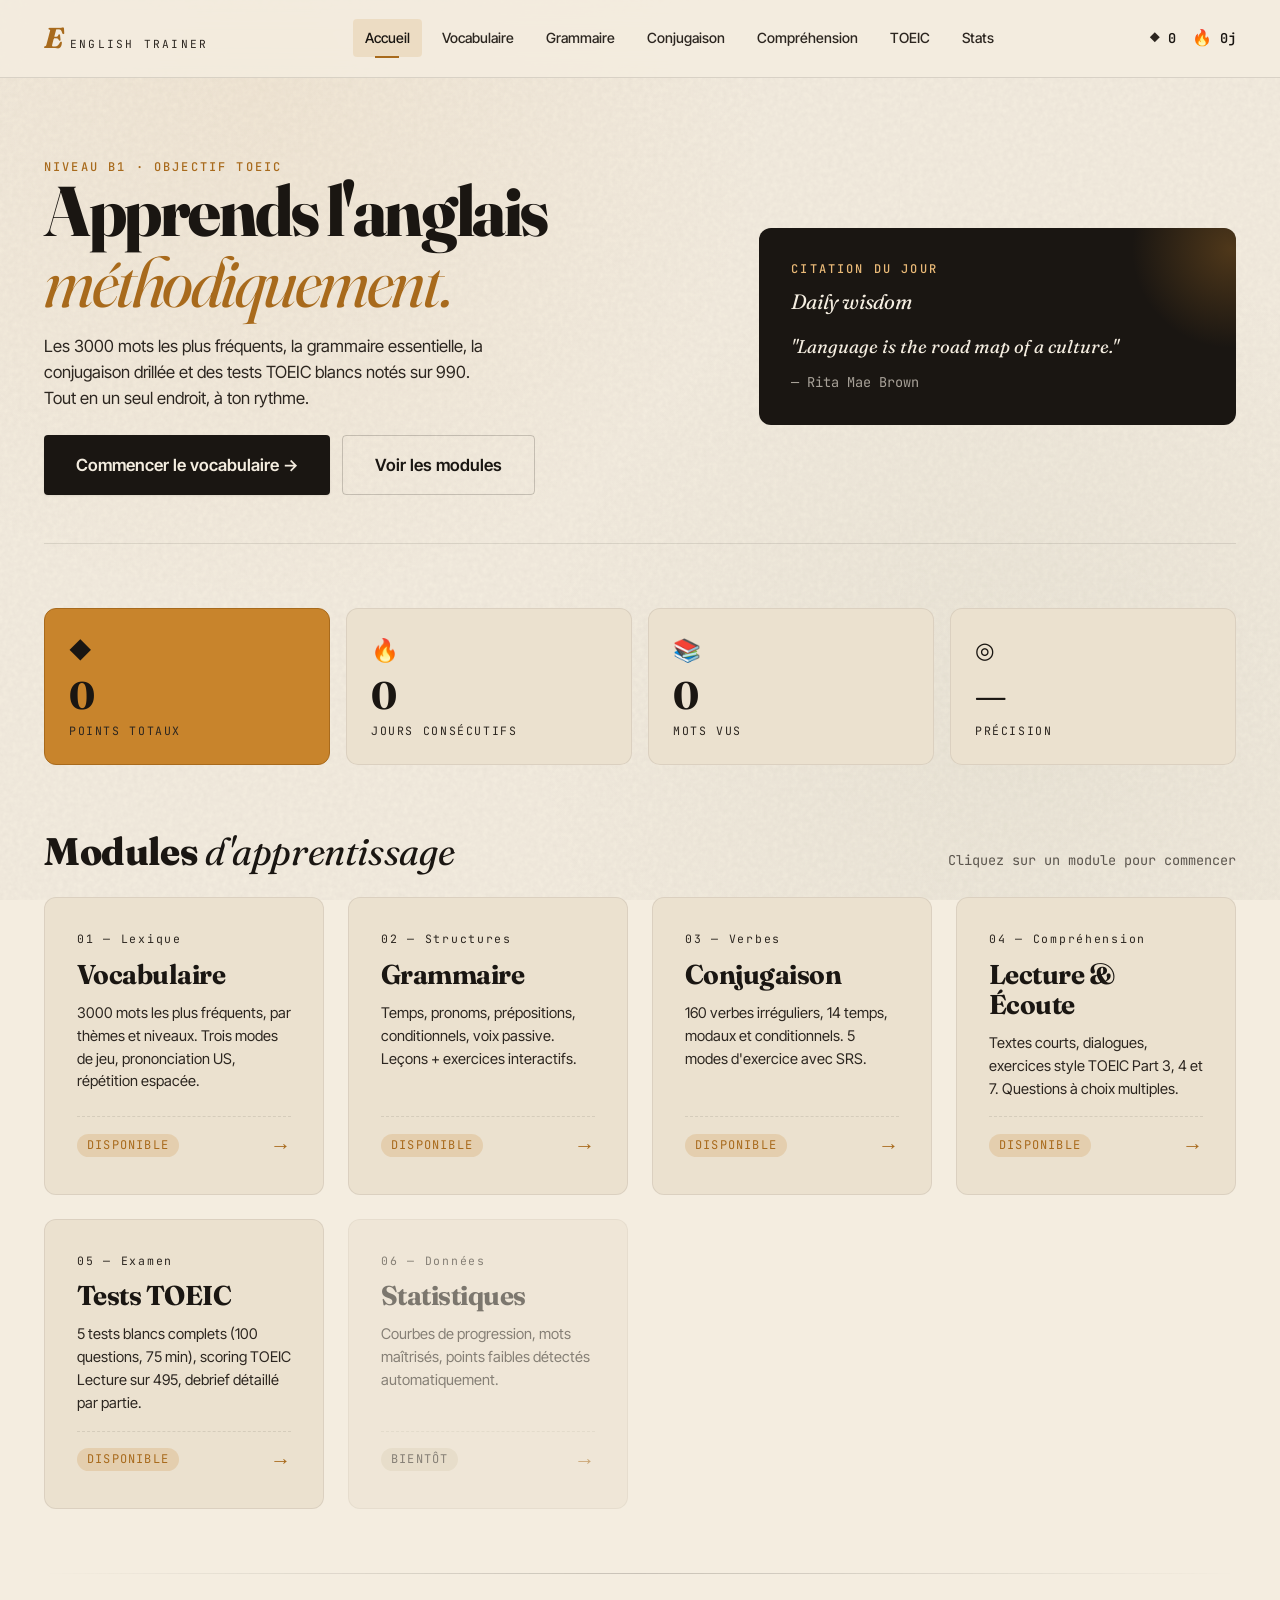
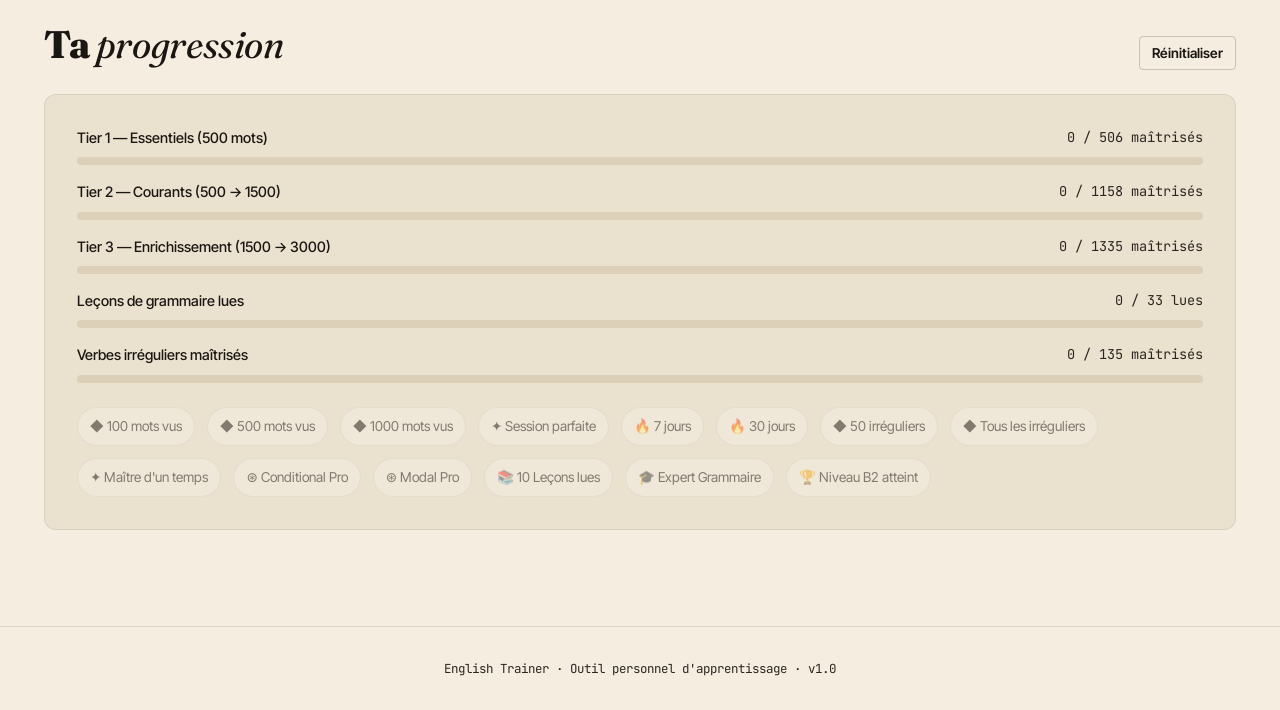
==== commit 9a85278d: "Module 05 — Tests TOEIC (UI + generation script, données en cours) Co-Authored-By: Claude Sonnet 4.6" ====
--- a/index.html
+++ b/index.html
@@ -116,12 +116,12 @@
               </div>
             </a>
 
-            <a href="#" class="module-card disabled" onclick="return false">
+            <a href="toeic.html" class="module-card">
               <div class="module-num">05 — Examen</div>
               <h3 class="module-title">Tests TOEIC</h3>
-              <p class="module-desc">Tests blancs complets, scoring officiel sur 990, debrief par section avec axes d'amélioration.</p>
-              <div class="module-foot">
-                <span><span class="pill">Bientôt</span></span>
+              <p class="module-desc">5 tests blancs complets (100 questions, 75 min), scoring TOEIC Lecture sur 495, debrief détaillé par partie.</p>
+              <div class="module-foot">
+                <span><span class="pill pill-amber">Disponible</span></span>
                 <span class="module-arrow">→</span>
               </div>
             </a>
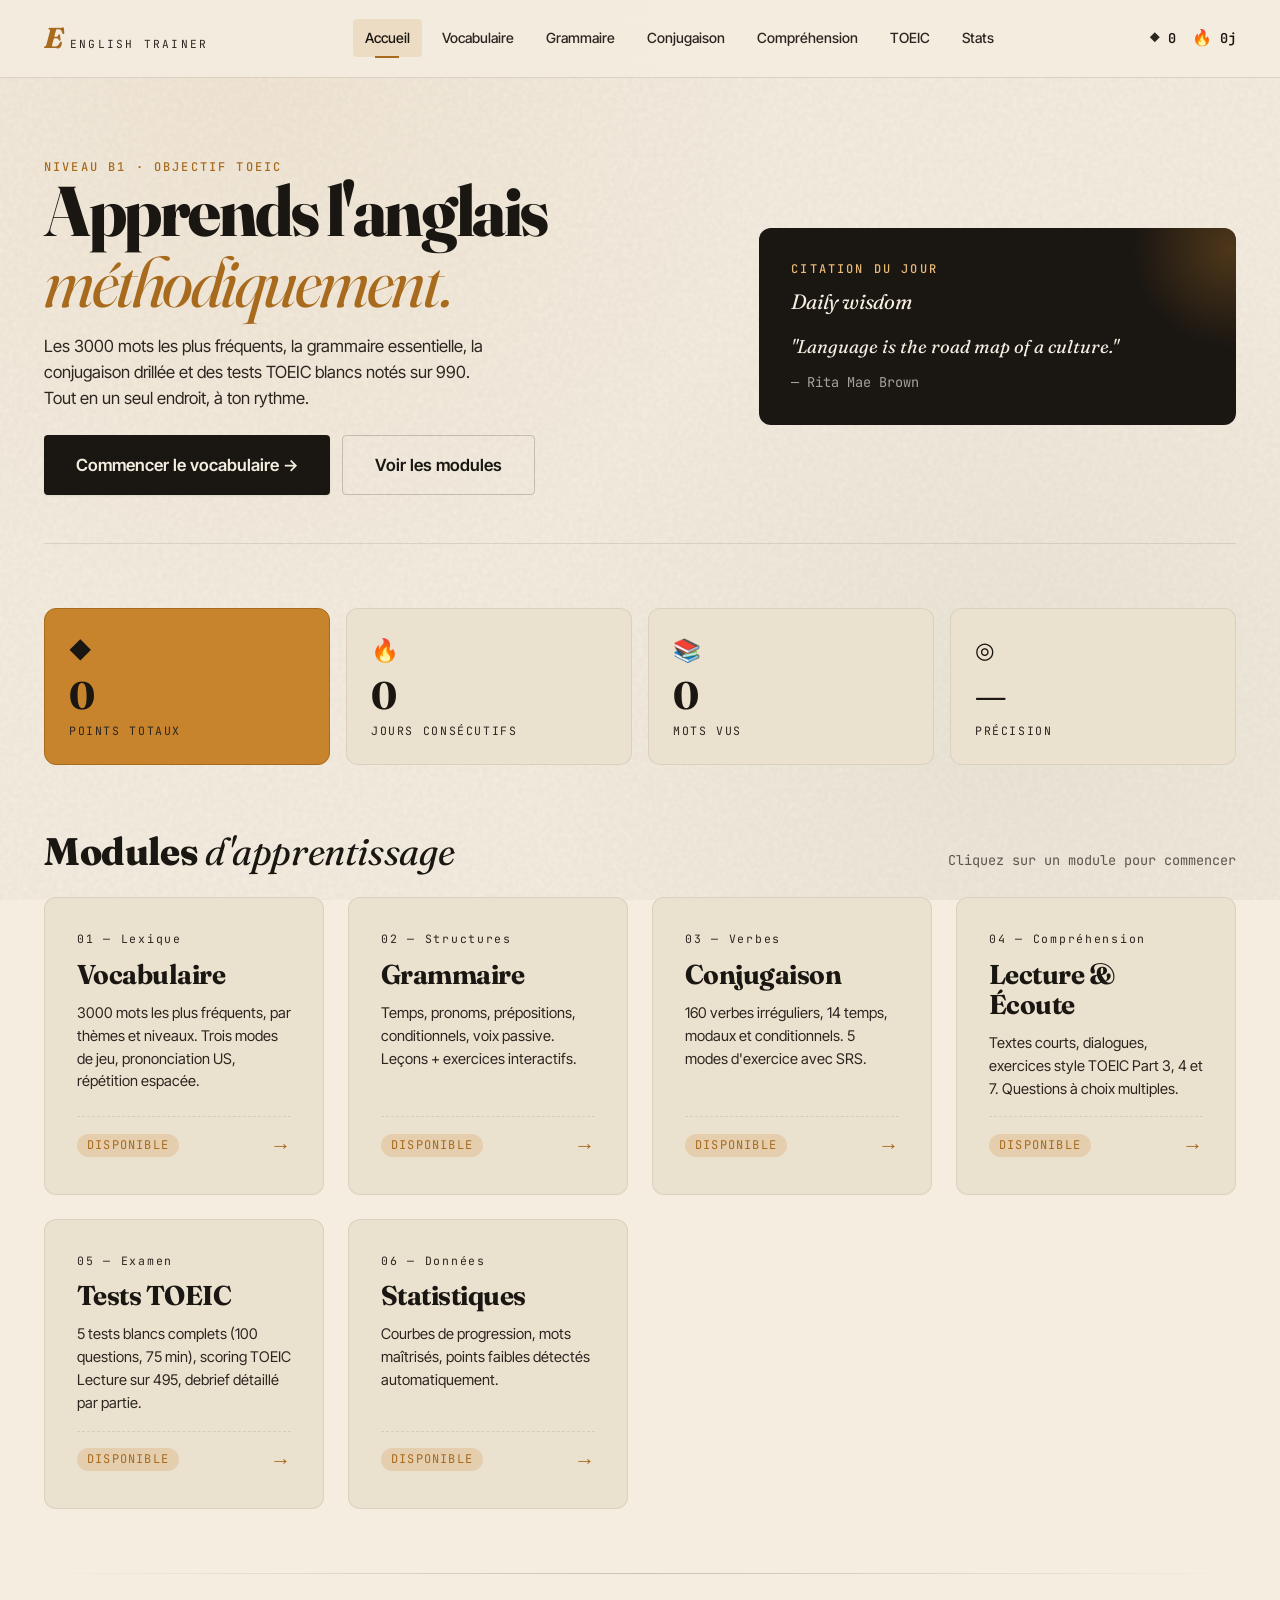
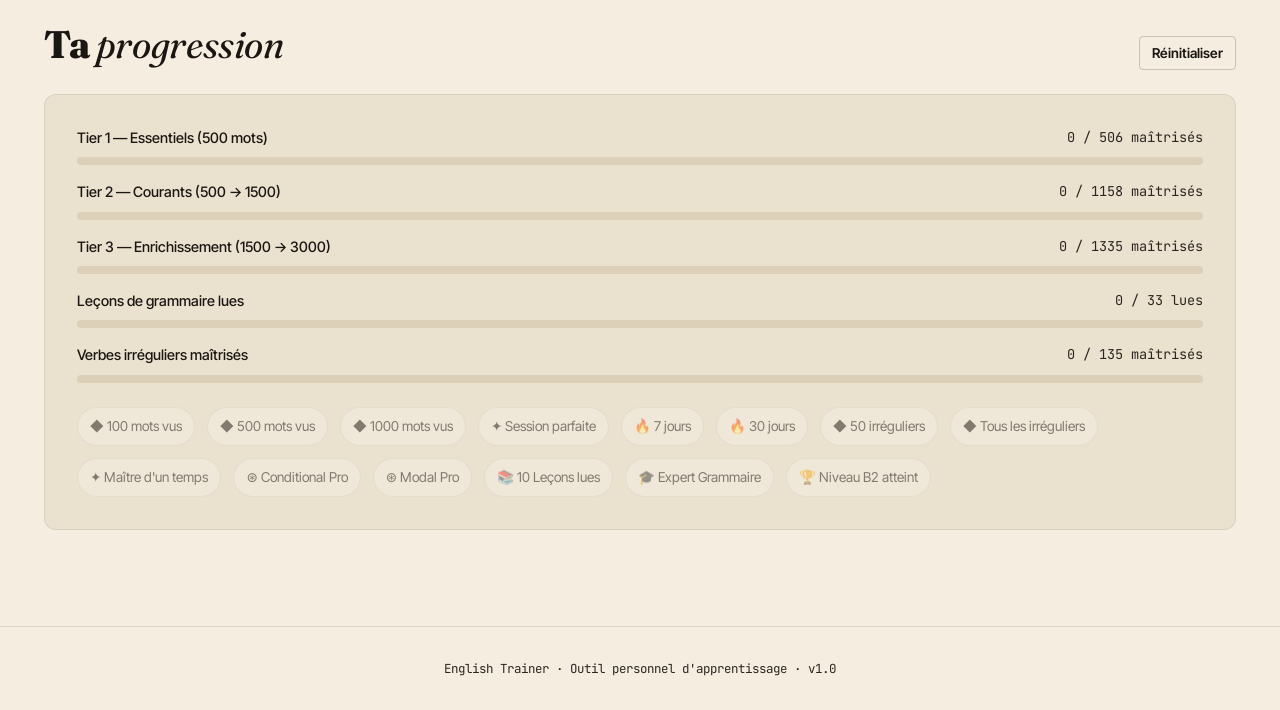
==== commit f67174a3: "Module 06 — Statistiques complètes avec recommandations personnalisées - stats.html : page complète " ====
--- a/index.html
+++ b/index.html
@@ -126,12 +126,12 @@
               </div>
             </a>
 
-            <a href="#" class="module-card disabled" onclick="return false">
+            <a href="stats.html" class="module-card">
               <div class="module-num">06 — Données</div>
               <h3 class="module-title">Statistiques</h3>
               <p class="module-desc">Courbes de progression, mots maîtrisés, points faibles détectés automatiquement.</p>
               <div class="module-foot">
-                <span><span class="pill">Bientôt</span></span>
+                <span><span class="pill pill-amber">Disponible</span></span>
                 <span class="module-arrow">→</span>
               </div>
             </a>
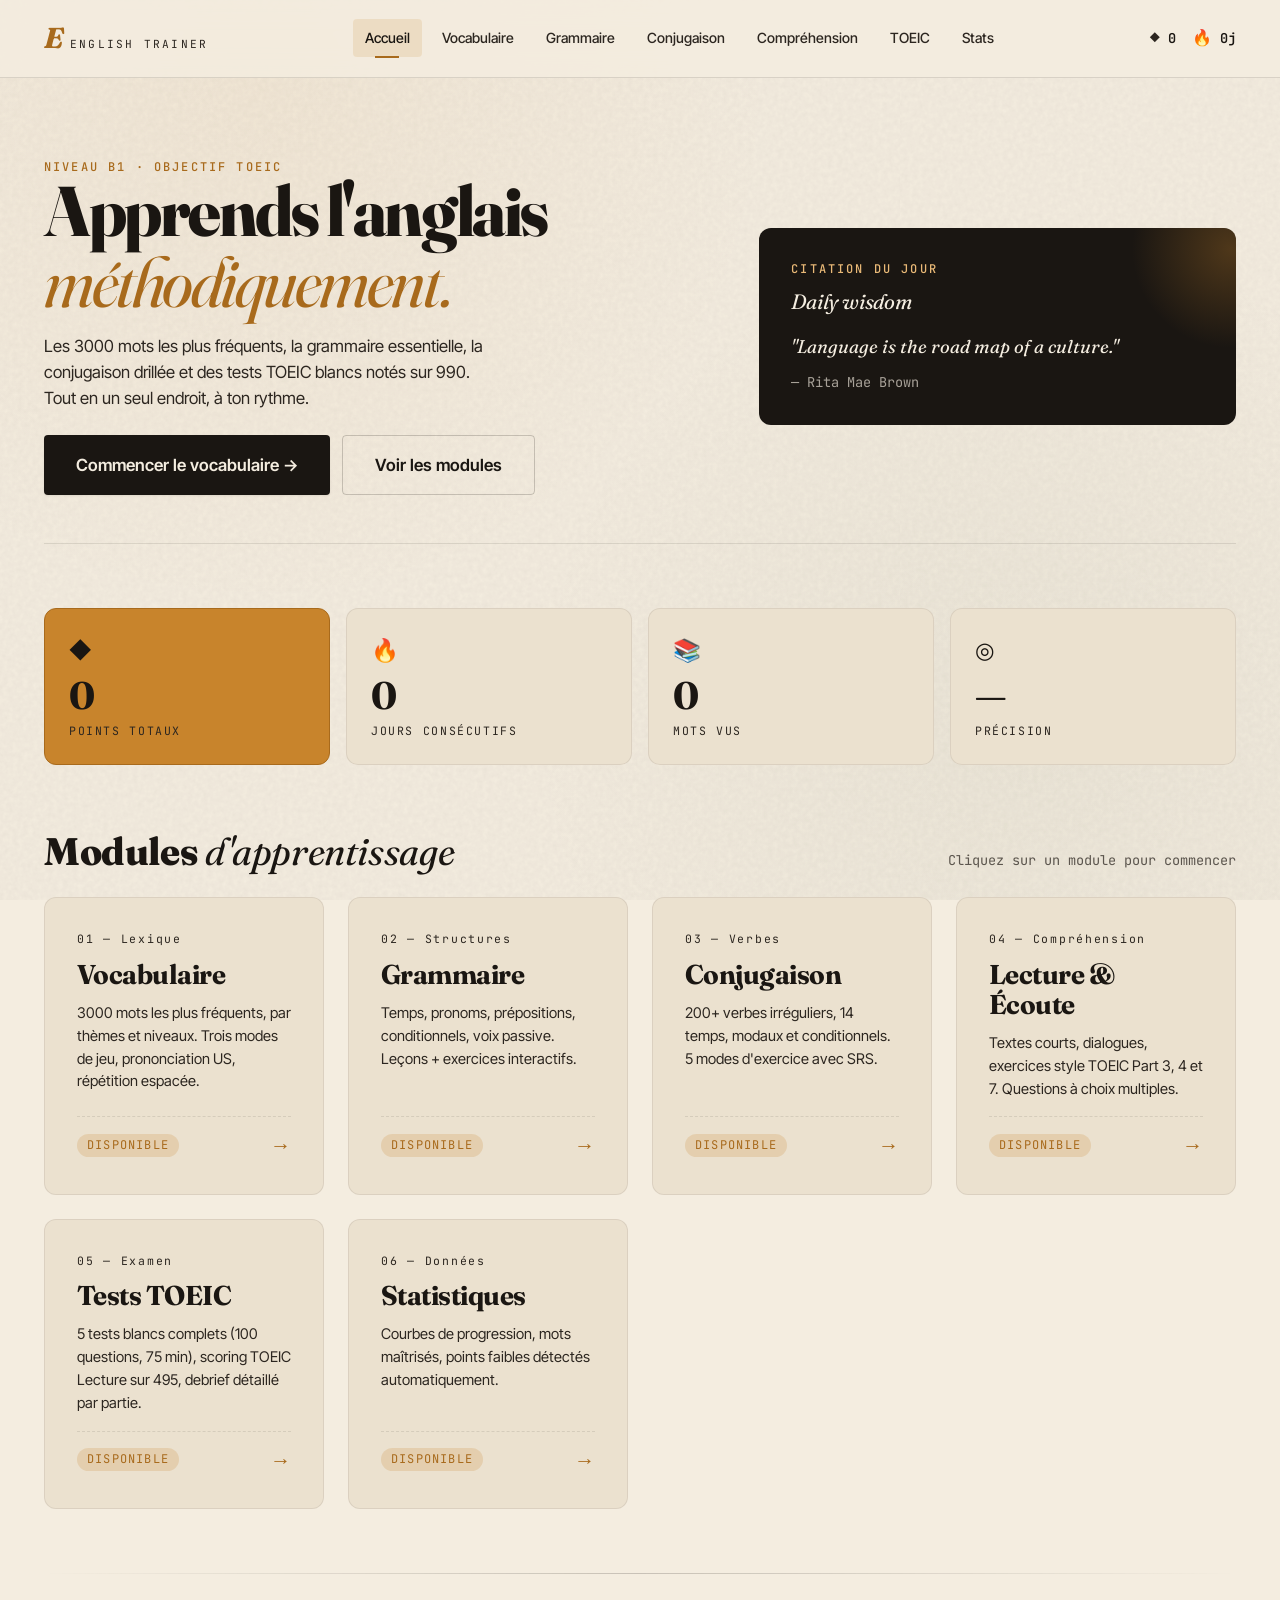
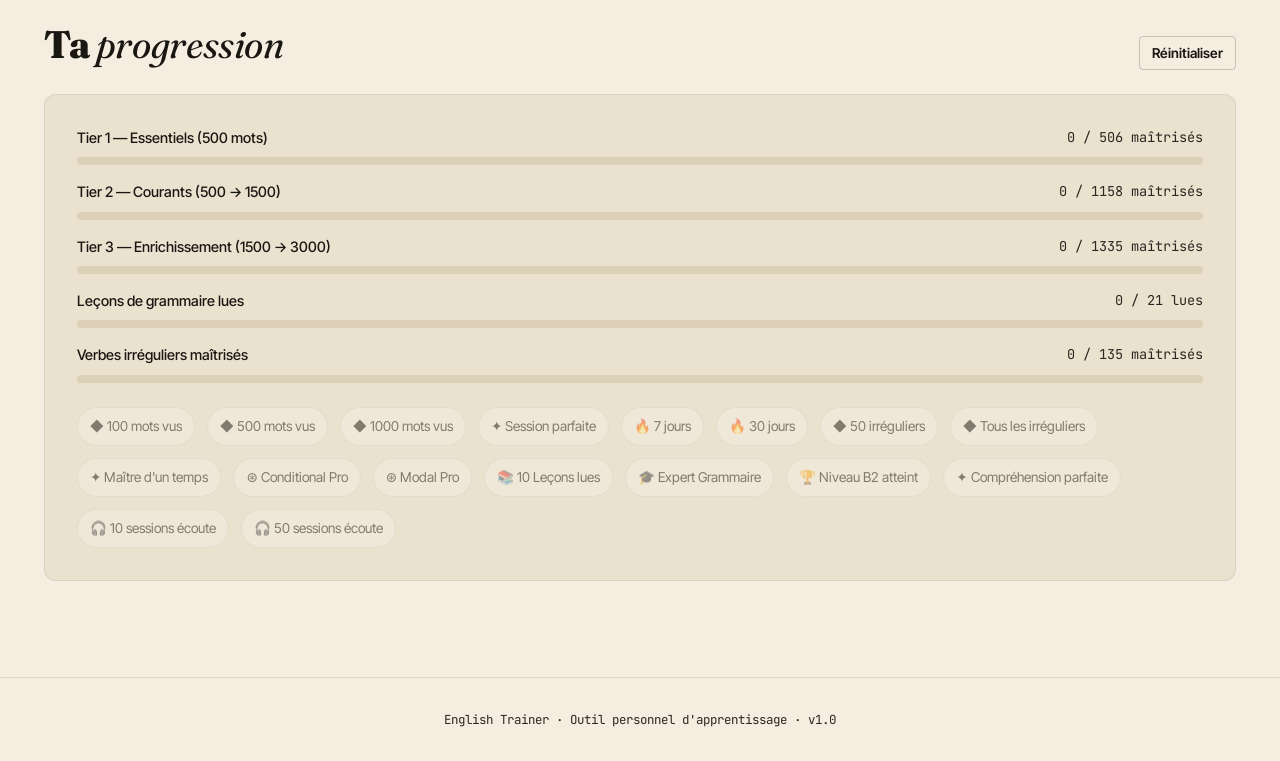
==== commit 69d28114: "Audit complet — correction de tous les bugs critiques (4 sprints) Sprint 1 — Grammaire débloquée : -" ====
--- a/index.html
+++ b/index.html
@@ -99,7 +99,7 @@
             <a href="conjugation.html" class="module-card">
               <div class="module-num">03 — Verbes</div>
               <h3 class="module-title">Conjugaison</h3>
-              <p class="module-desc">160 verbes irréguliers, 14 temps, modaux et conditionnels. 5 modes d'exercice avec SRS.</p>
+              <p class="module-desc">200+ verbes irréguliers, 14 temps, modaux et conditionnels. 5 modes d'exercice avec SRS.</p>
               <div class="module-foot">
                 <span><span class="pill pill-amber">Disponible</span></span>
                 <span class="module-arrow">→</span>
@@ -167,7 +167,7 @@
               </div>
               <div class="pbar-item">
                 <span class="pbar-label">Leçons de grammaire lues</span>
-                <span class="pbar-num" id="pbar-grammar-num">0 / 33</span>
+                <span class="pbar-num" id="pbar-grammar-num">0 / 21</span>
                 <div class="pbar-track"><div class="pbar-fill" id="pbar-grammar" style="background:var(--moss)"></div></div>
               </div>
               <div class="pbar-item">
@@ -222,8 +222,9 @@
 
     // Barre grammaire
     const readCount = st.grammar.lessonsRead.length;
-    document.getElementById('pbar-grammar').style.width = Math.round((readCount / 33) * 100) + '%';
-    document.getElementById('pbar-grammar-num').textContent = readCount + ' / 33 lues';
+    const totalLessons = 21;
+    document.getElementById('pbar-grammar').style.width = Math.round((readCount / totalLessons) * 100) + '%';
+    document.getElementById('pbar-grammar-num').textContent = readCount + ' / ' + totalLessons + ' lues';
 
     // Barre verbes irréguliers
     if (typeof IRREGULAR_VERBS !== 'undefined' && typeof ConjEngine !== 'undefined') {
@@ -249,6 +250,9 @@
       { id: 'grammar-lesson-10', label: '📚 10 Leçons lues' },
       { id: 'grammar-lesson-all', label: '🎓 Expert Grammaire' },
       { id: 'grammar-b2', label: '🏆 Niveau B2 atteint' },
+      { id: 'comp-perfect', label: '✦ Compréhension parfaite' },
+      { id: 'comp-listener-10', label: '🎧 10 sessions écoute' },
+      { id: 'comp-listener-50', label: '🎧 50 sessions écoute' },
     ];
     const badgesRow = document.getElementById('badges-row');
     badgesRow.innerHTML = ALL_BADGES.map(b => {
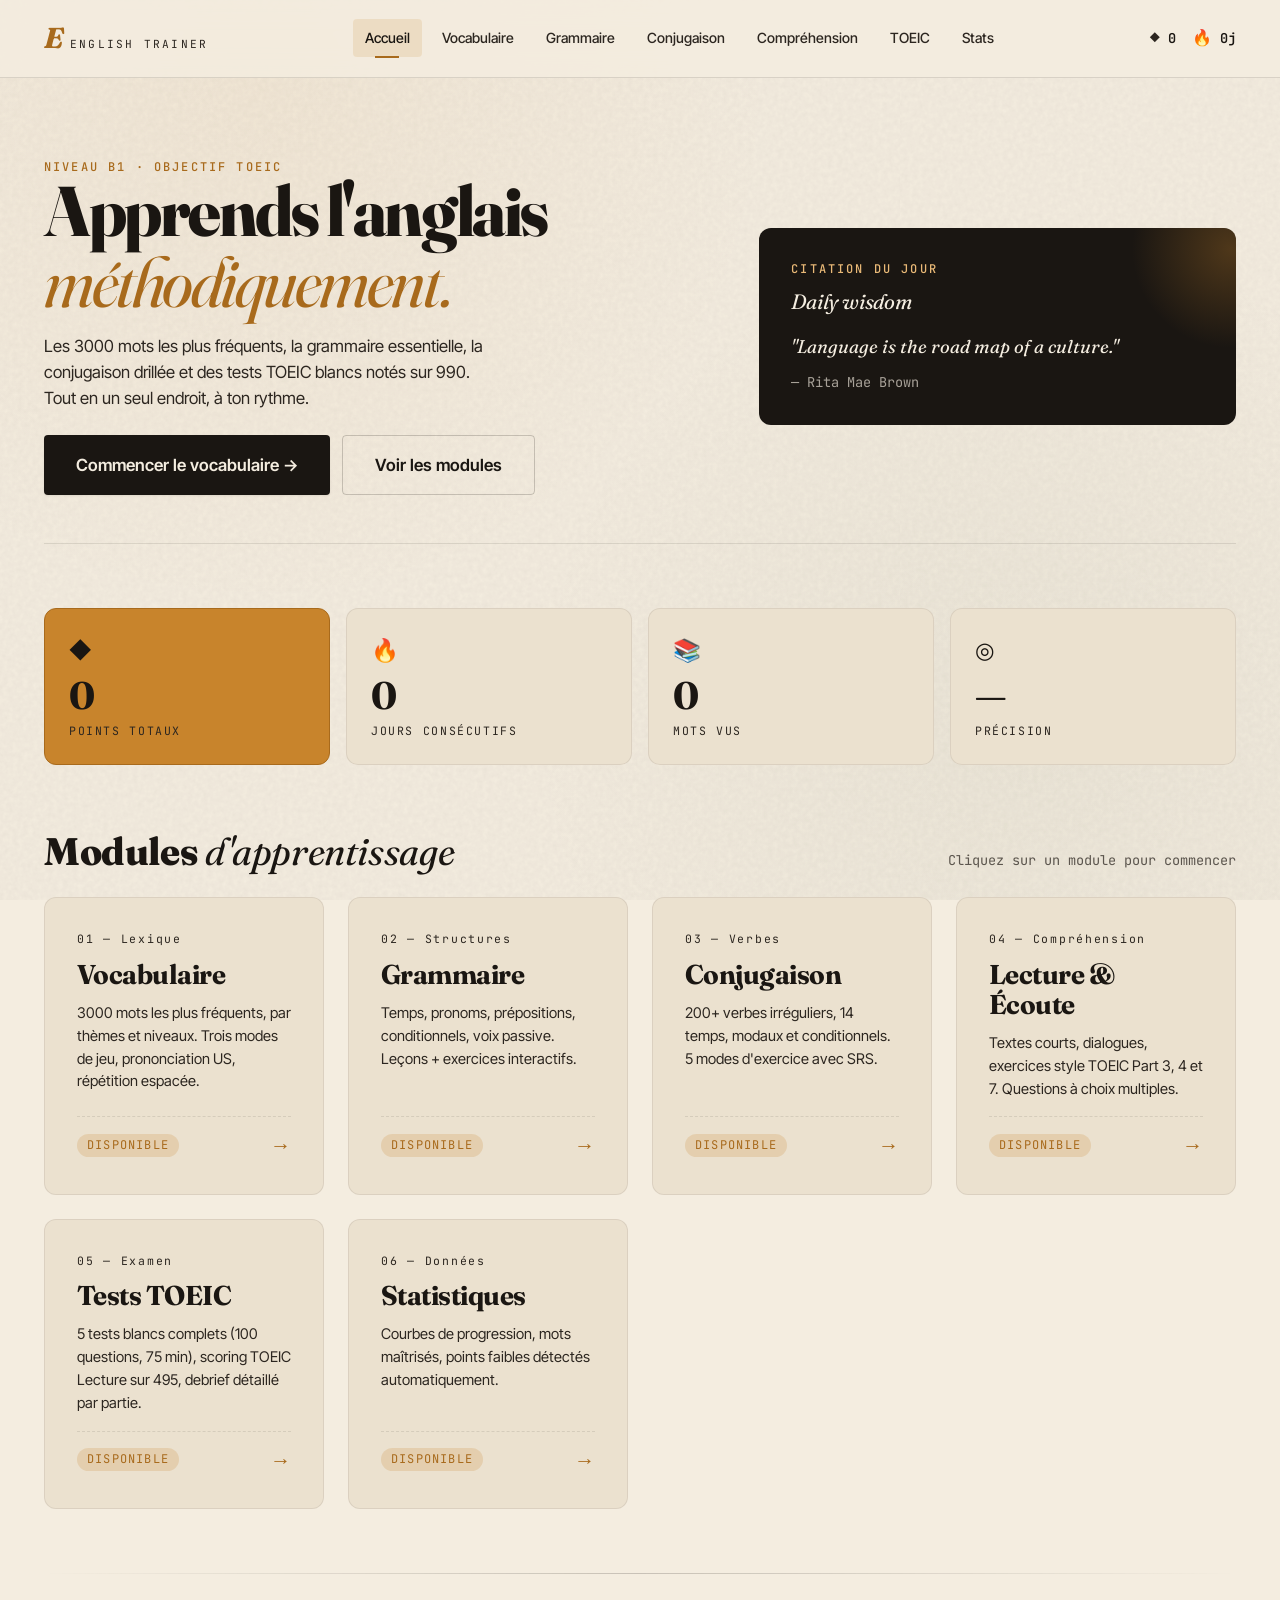
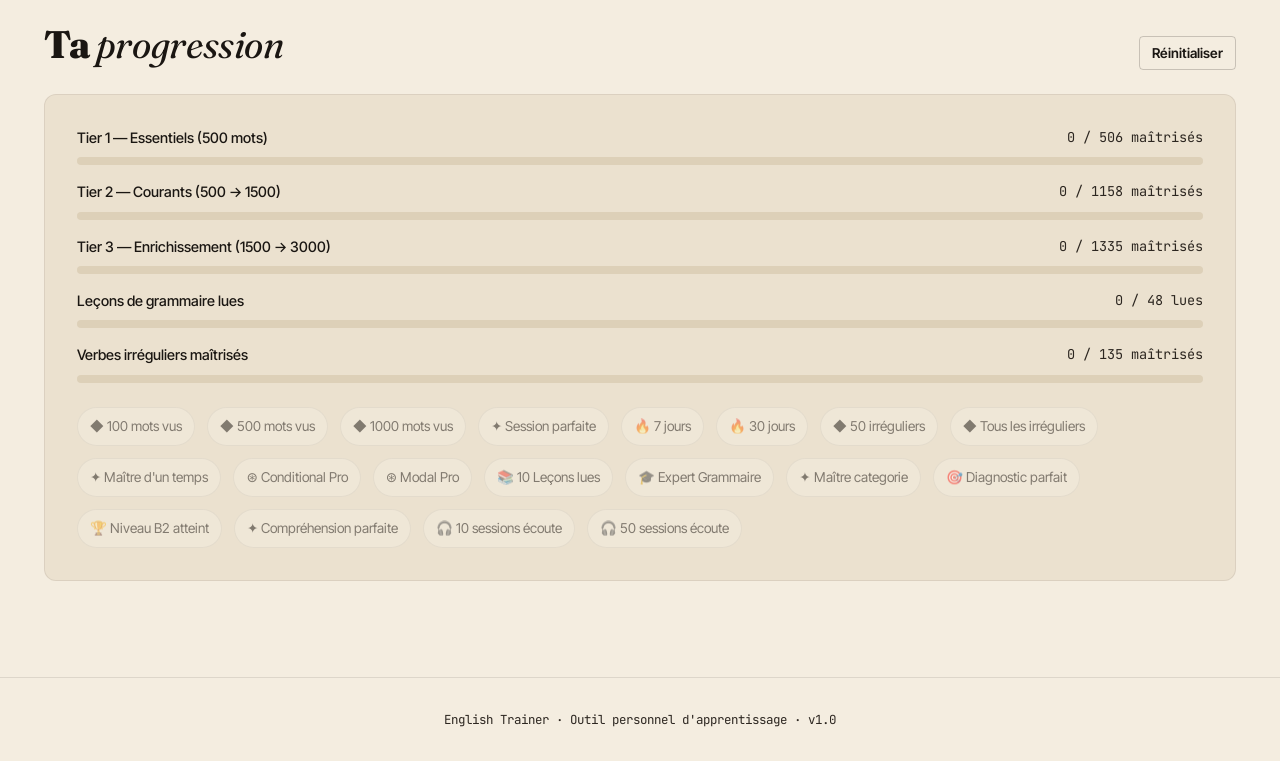
==== commit e8ee0bb8: "feat: Module 02 Grammaire — 48 leçons A1→B2 + 100+ exercices + engine complet - data/grammar.js: 11 " ====
--- a/index.html
+++ b/index.html
@@ -167,7 +167,7 @@
               </div>
               <div class="pbar-item">
                 <span class="pbar-label">Leçons de grammaire lues</span>
-                <span class="pbar-num" id="pbar-grammar-num">0 / 21</span>
+                <span class="pbar-num" id="pbar-grammar-num">0 / 48</span>
                 <div class="pbar-track"><div class="pbar-fill" id="pbar-grammar" style="background:var(--moss)"></div></div>
               </div>
               <div class="pbar-item">
@@ -190,6 +190,7 @@
   <!-- Scripts -->
   <script src="data/vocab.js"></script>
   <script src="data/conjugation.js"></script>
+  <script src="data/grammar.js"></script>
   <script src="scripts/storage.js"></script>
   <script src="scripts/shared.js"></script>
   <script src="scripts/conj-engine.js"></script>
@@ -222,7 +223,7 @@
 
     // Barre grammaire
     const readCount = st.grammar.lessonsRead.length;
-    const totalLessons = 21;
+    const totalLessons = 48;
     document.getElementById('pbar-grammar').style.width = Math.round((readCount / totalLessons) * 100) + '%';
     document.getElementById('pbar-grammar-num').textContent = readCount + ' / ' + totalLessons + ' lues';
 
@@ -249,6 +250,8 @@
       { id: 'modal-pro', label: '⊛ Modal Pro' },
       { id: 'grammar-lesson-10', label: '📚 10 Leçons lues' },
       { id: 'grammar-lesson-all', label: '🎓 Expert Grammaire' },
+      { id: 'grammar-category-master', label: '✦ Maître categorie' },
+      { id: 'grammar-perfect-diag', label: '🎯 Diagnostic parfait' },
       { id: 'grammar-b2', label: '🏆 Niveau B2 atteint' },
       { id: 'comp-perfect', label: '✦ Compréhension parfaite' },
       { id: 'comp-listener-10', label: '🎧 10 sessions écoute' },
